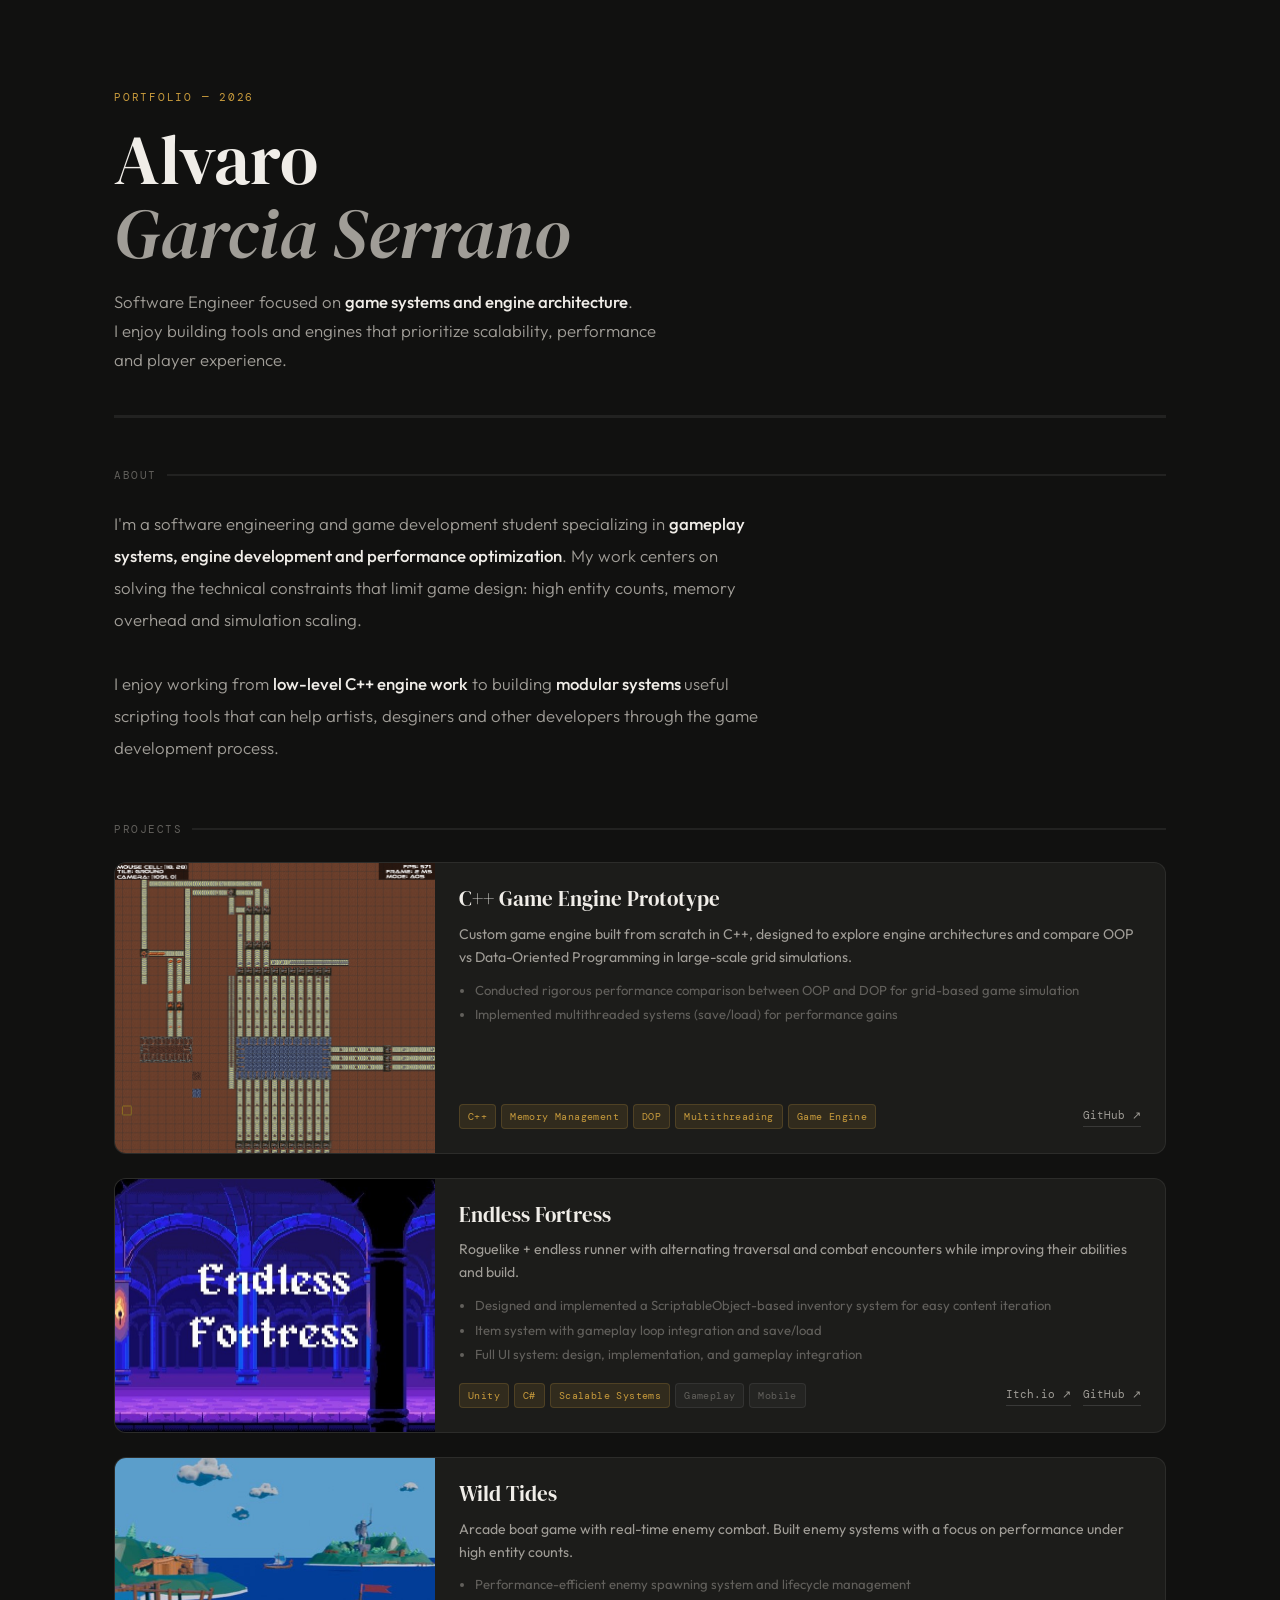
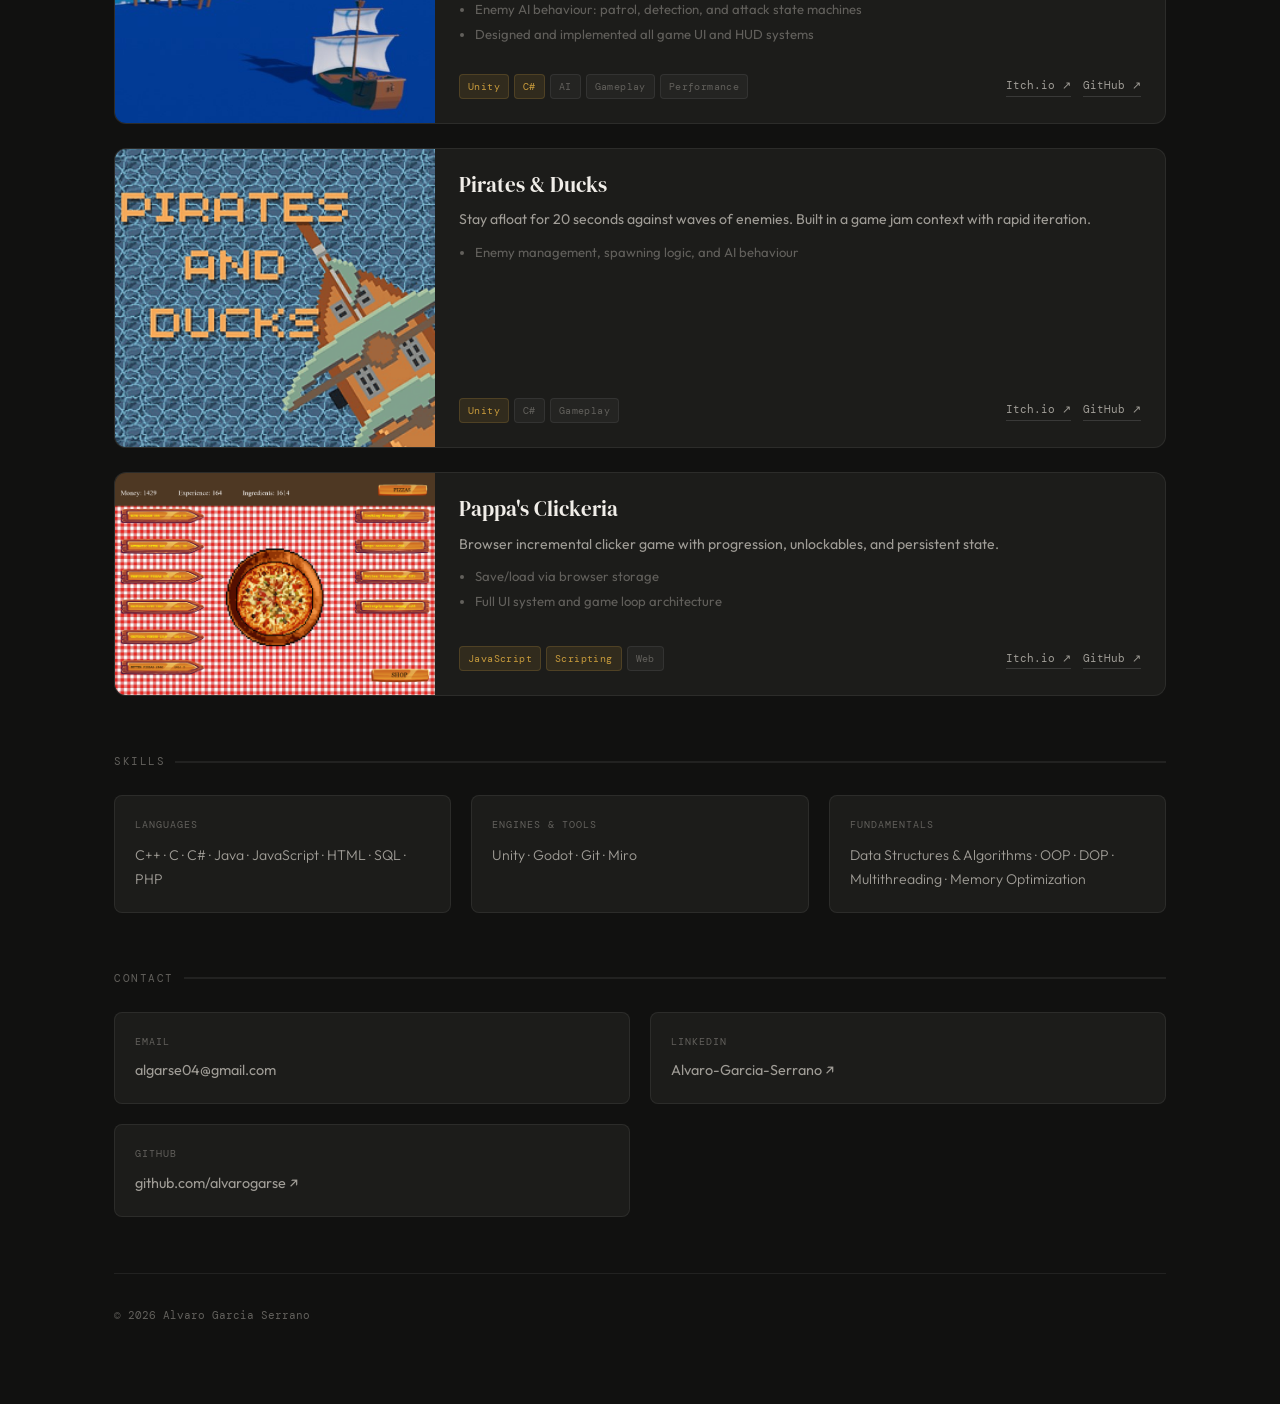
==== index.html @ 275d6095 "change in a header text" ====
<!DOCTYPE html>
<html lang="en">
<head>
  <meta charset="UTF-8">
  <meta name="viewport" content="width=device-width, initial-scale=1.0">
  <title>Alvaro Garcia Serrano - Portfolio</title>
  <link rel="preconnect" href="https://fonts.googleapis.com">
  <link rel="preconnect" href="https://fonts.gstatic.com" crossorigin>
  <link href="https://fonts.googleapis.com/css2?family=DM+Serif+Display:ital@0;1&family=DM+Mono:wght@400;500&family=Outfit:wght@300;400;500;600&display=swap" rel="stylesheet">
  <link rel="stylesheet" href="styles.css">
</head>
<body>

<div class="portfolio">

  <header class="hero">
    <p class="hero-eyebrow">Portfolio — 2026</p>
    <h1 class="hero-name">Alvaro<br><em>Garcia Serrano</em></h1>
    <p class="hero-tagline">
      Software Engineer focused on <strong>game systems and engine architecture</strong>.<br>
      I enjoy building tools and 
      engines that prioritize scalability, performance and player experience.
    </p>
  </header>

  <section>
    <p class="section-label">About</p>
    <p class="about-text">
      I'm a software engineering and game development student specializing in
      <strong>gameplay systems, engine development and performance optimization</strong>.
      My work centers on solving the technical constraints that limit game design: 
      high entity counts, memory overhead and simulation scaling.<br><br>
      
      I enjoy working from <strong>low-level C++ engine work</strong> to building
      <strong>modular systems </strong> useful scripting tools that can help artists, 
      desginers and other developers through the game development process.
    </p>
  </section>

  <section>
    <p class="section-label">Projects</p>
    <div class="projects-list">

      <!-- FEATURED -->
      <div class="project-card">
        <img src="GameEngine.png" alt="C++ Game Engine" class="project-img">
        <div class="project-body">
          <div class="project-header">
            <h3 class="project-title">C++ Game Engine Prototype</h3>
          </div>
          <p class="project-desc">Custom game engine built from scratch in C++, designed to explore engine architectures and compare OOP vs Data-Oriented Programming in large-scale grid simulations.</p>
          <ul class="project-did">
            <!-- <li>Designed modular engine architecture with manual memory management and custom allocators</li> -->
            <li>Conducted rigorous performance comparison between OOP and DOP for grid-based game simulation</li>
            <li>Implemented multithreaded systems (save/load) for performance gains</li>
          </ul>
          <div class="project-footer">
            <div class="tags">
              <span class="tag highlight">C++</span>
              <span class="tag highlight">Memory Management</span>
              <span class="tag highlight">DOP</span>
              <span class="tag highlight">Multithreading</span>
              <span class="tag highlight">Game Engine</span>
            </div>
            <div class="project-links">
              <a href="https://github.com/AlvaroGarSe/IA2_AlvaroGarcia_GameEngine" target="_blank">GitHub ↗</a>
            </div>
          </div>
        </div>
      </div>

      <div class="project-card">
        <img src="EndlessFortress.jpg" alt="Endless Fortress" class="project-img">
        <div class="project-body">
          <div class="project-header">
            <h3 class="project-title">Endless Fortress</h3>
          </div>
          <p class="project-desc">Roguelike + endless runner with alternating traversal and combat encounters while improving their abilities and build.</p>
          <ul class="project-did">
            <li>Designed and implemented a ScriptableObject-based inventory system for easy content iteration</li>
            <li>Item system with gameplay loop integration and save/load</li>
            <li>Full UI system: design, implementation, and gameplay integration</li>
          </ul>
          <div class="project-footer">
            <div class="tags">
              <span class="tag highlight">Unity</span>
              <span class="tag highlight">C#</span>
              <span class="tag highlight">Scalable Systems</span>
              <span class="tag">Gameplay</span>
              <span class="tag">Mobile</span>
            </div>
            <div class="project-links">
              <a href="https://shadowwizard-moneygang.itch.io/endless-fortress" target="_blank">Itch.io ↗</a>
              <a href="https://github.com/Urkelele/EndlessFortress" target="_blank">GitHub ↗</a>
            </div>
          </div>
        </div>
      </div>

      <div class="project-card">
        <img src="WildeTidesIMG.jpg" alt="Wild Tides" class="project-img">
        <div class="project-body">
          <div class="project-header">
            <h3 class="project-title">Wild Tides</h3>
          </div>
          <p class="project-desc">Arcade boat game with real-time enemy combat. Built enemy systems with a focus on performance under high entity counts.</p>
          <ul class="project-did">
            <li>Performance-efficient enemy spawning system and lifecycle management</li>
            <li>Enemy AI behaviour: patrol, detection, and attack state machines</li>
            <li>Designed and implemented all game UI and HUD systems</li>
          </ul>
          <div class="project-footer">
            <div class="tags">
              <span class="tag highlight">Unity</span>
              <span class="tag highlight">C#</span>
              <span class="tag">AI</span>
              <span class="tag">Gameplay</span>
              <span class="tag">Performance</span>
            </div>
            <div class="project-links">
              <a href="https://shadowwizard-moneygang.itch.io/wild-tides" target="_blank">Itch.io ↗</a>
              <a href="https://github.com/eduardoVillar04/WildTides" target="_blank">GitHub ↗</a>
            </div>
          </div>
        </div>
      </div>

      <div class="project-card">
        <img src="PiratesAndDucks.png" alt="Pirates and Ducks" class="project-img">
        <div class="project-body">
          <div class="project-header">
            <h3 class="project-title">Pirates & Ducks</h3>
          </div>
          <p class="project-desc">Stay afloat for 20 seconds against waves of enemies. Built in a game jam context with rapid iteration.</p>
          <ul class="project-did">
            <li>Enemy management, spawning logic, and AI behaviour</li>
          </ul>
          <div class="project-footer">
            <div class="tags">
              <span class="tag highlight">Unity</span>
              <span class="tag highlightag">C#</span>
              <span class="tag">Gameplay</span>
            </div>
            <div class="project-links">
              <a href="https://evillar.itch.io/pirates-and-ducks" target="_blank">Itch.io ↗</a>
              <a href="https://github.com/Ger1y1/20SecondsShip" target="_blank">GitHub ↗</a>
            </div>
          </div>
        </div>
      </div>

      <div class="project-card">
        <img src="PappasClickeria.png" alt="Pappas Clickeria" class="project-img">
        <div class="project-body">
          <div class="project-header">
            <h3 class="project-title">Pappa's Clickeria</h3>
          </div>
          <p class="project-desc">Browser incremental clicker game with progression, unlockables, and persistent state.</p>
          <ul class="project-did">
            <li>Save/load via browser storage</li>
            <li>Full UI system and game loop architecture</li>
          </ul>
          <div class="project-footer">  
            <div class="tags">
              <span class="tag highlight">JavaScript</span>
              <span class="tag highlight">Scripting</span>
              <span class="tag">Web</span>
            </div>
            <div class="project-links">
              <a href="https://shadowwizard-moneygang.itch.io/papas-clickeria" target="_blank">Itch.io ↗</a>
              <a href="https://github.com/eduardoVillar04/PapasClickeria_Web2025" target="_blank">GitHub ↗</a>
            </div>
          </div>
        </div>
      </div>

    </div>
  </section>

  <section>
    <p class="section-label">Skills</p>
    <div class="skills-cols">
      <div class="skill-block">
        <p class="skill-block-label">Languages</p>
        <p class="skill-block-content">C++ · C · C# · Java · JavaScript · HTML · SQL · PHP</p>
      </div>
      <div class="skill-block">
        <p class="skill-block-label">Engines & Tools</p>
        <p class="skill-block-content">Unity · Godot · Git · Miro</p>
      </div>
      <div class="skill-block">
        <p class="skill-block-label">Fundamentals</p>
        <p class="skill-block-content">Data Structures & Algorithms · OOP · DOP · Multithreading · Memory Optimization</p>
      </div>
    </div>
  </section>

  <section>
    <p class="section-label">Contact</p>
    <div class="contact-grid">
      <div class="contact-item">
        <p class="contact-item-label">Email</p>
        <a href="mailto:algarse04@gmail.com">algarse04@gmail.com</a>
      </div>
      <div class="contact-item">
        <p class="contact-item-label">LinkedIn</p>
        <a href="https://www.linkedin.com/in/alvaro-garcia-serrano-8729a32b5/" target="_blank">Alvaro-Garcia-Serrano ↗</a>
      </div>
      <div class="contact-item">
        <p class="contact-item-label">GitHub</p>
        <a href="https://github.com/alvarogarse" target="_blank">github.com/alvarogarse ↗</a>
      </div>
    </div>
  </section>

  <footer>© 2026 Alvaro Garcia Serrano</footer>

</div>

</body>
</html>
---- styles.css ----
*, *::before, *::after { box-sizing: border-box; margin: 0; padding: 0; }

    :root {
      --bg-page:       #111110;
      --bg-surface:    #1c1c1a;
      --bg-subtle:     #242422;
      --text-primary:  #f0ede8;
      --text-secondary:#a09d97;
      --text-tertiary: #62605c;
      --border-faint:  rgba(255,255,255,0.07);
      --border-mid:    rgba(255,255,255,0.13);
      --border-strong: rgba(255,255,255,0.22);
      --accent:        #c89b3c;
      --accent-dim:    rgba(200,155,60,0.12);
      --radius-md:     8px;
      --radius-lg:     12px;
    }

    body {
      font-family: 'Outfit', sans-serif;
      background: var(--bg-page);
      color: var(--text-primary);
      line-height: 1.7;
      min-height: 100vh;
    }

    .portfolio {
      max-width: 1100px;
      margin: 0 auto;
      padding: 2rem 1.5rem 5rem;
    }

    /* ── HERO ── */
    header.hero {
      padding: 3.5rem 0 2.5rem;
      border-bottom: 3.5px solid var(--border-faint);
      margin-bottom: 3rem;
    }
    .hero-eyebrow {
      font-family: 'DM Mono', monospace;
      font-size: 11px;
      letter-spacing: 0.16em;
      text-transform: uppercase;
      color: var(--accent);
      margin-bottom: 1rem;
    }
    .hero-name {
      font-family: 'DM Serif Display', serif;
      font-size: clamp(2.6rem, 7vw, 4.4rem);
      font-weight: 400;
      line-height: 1.05;
      margin-bottom: 1rem;
      color: var(--text-primary);
    }
    .hero-name em {
      font-style: italic;
      color: var(--text-secondary);
    }
    .hero-tagline {
      font-size: 1.05rem;
      color: var(--text-secondary);
      font-weight: 300;
      max-width: 560px;
      line-height: 1.75;
    }
    .hero-tagline strong {
      font-weight: 500;
      color: var(--text-primary);
    }

    /* ── SECTION LABEL ── */
    section { margin-bottom: 3.5rem; }
    .section-label {
      font-family: 'DM Mono', monospace;
      font-size: 11px;
      letter-spacing: 0.14em;
      text-transform: uppercase;
      color: var(--text-tertiary);
      margin-bottom: 1.5rem;
      display: flex;
      align-items: center;
      gap: 10px;
    }
    .section-label::after {
      content: '';
      flex: 1;
      height: 2px;
      background: var(--border-faint);
    }

    /* ── ABOUT ── */
    .about-text {
      font-size: 1.05rem;
      color: var(--text-secondary);
      max-width: 660px;
      font-weight: 300;
      line-height: 1.9;
    }
    .about-text strong {
      color: var(--text-primary);
      font-weight: 500;
    }

    /* ── PROJECTS WITH IMAGES ── */
    .projects-list {
      display: flex;
      flex-direction: column;
      gap: 1.5rem;
    }

    .project-card {
      background: var(--bg-surface);
      border: 0.5px solid var(--border-faint);
      border-radius: var(--radius-lg);
      overflow: hidden;
      display: grid;
      grid-template-columns: 320px 1fr;
      transition: border-color 0.2s;
    }
    .project-card:hover { border-color: var(--border-mid); }

    .project-card.featured {
      border-color: rgba(200,155,60,0.3);
    }
    .project-card.featured:hover {
      border-color: rgba(200,155,60,0.55);
    }

    @media (max-width: 640px) {
      .project-card { grid-template-columns: 1fr; }
    }

    .project-img {
      width: 100%;
      height: 100%;
      min-height: 130px;
      object-fit: cover;
      display: block;
      background: var(--bg-subtle);
    }

    .project-img-placeholder {
      width: 100%;
      min-height: 180px;
      background: var(--bg-subtle);
      display: flex;
      align-items: center;
      justify-content: center;
    }
    .project-img-placeholder span {
      font-family: 'DM Mono', monospace;
      font-size: 10px;
      color: var(--text-tertiary);
      letter-spacing: 0.08em;
    }

    .project-body {
      padding: 1.5rem;
      display: flex;
      flex-direction: column;
      gap: 0.65rem;
    }

    .project-header {
      display: flex;
      align-items: flex-start;
      justify-content: space-between;
      gap: 1rem;
    }

    .featured-badge {
      font-family: 'DM Mono', monospace;
      font-size: 9px;
      letter-spacing: 0.1em;
      text-transform: uppercase;
      color: var(--accent);
      background: var(--accent-dim);
      border: 0.5px solid rgba(200,155,60,0.25);
      padding: 3px 8px;
      border-radius: 4px;
      white-space: nowrap;
      flex-shrink: 0;
    }

    .project-title {
      font-family: 'DM Serif Display', serif;
      font-size: 1.3rem;
      font-weight: 400;
      line-height: 1.2;
      color: var(--text-primary);
    }
    .project-desc {
      font-size: 0.88rem;
      color: var(--text-secondary);
      line-height: 1.65;
    }
    .project-did {
      font-size: 0.82rem;
      color: var(--text-tertiary);
      line-height: 1.65;
      padding-left: 1rem;
      flex: 1;
    }
    .project-did li { margin-bottom: 3px; }

    .project-footer {
      display: flex;
      align-items: center;
      justify-content: space-between;
      flex-wrap: wrap;
      gap: 0.75rem;
      padding-top: 0.25rem;
    }

    .tags {
      display: flex;
      flex-wrap: wrap;
      gap: 5px;
    }
    .tag {
      font-family: 'DM Mono', monospace;
      font-size: 10px;
      letter-spacing: 0.04em;
      padding: 3px 8px;
      border-radius: 4px;
      background: var(--bg-subtle);
      color: var(--text-tertiary);
      border: 0.5px solid var(--border-faint);
    }
    .tag.highlight {
      color: var(--accent);
      background: var(--accent-dim);
      border-color: rgba(200,155,60,0.2);
    }

    .project-links {
      display: flex;
      gap: 12px;
    }
    .project-links a {
      font-family: 'DM Mono', monospace;
      font-size: 11px;
      color: var(--text-secondary);
      text-decoration: none;
      border-bottom: 0.5px solid var(--border-mid);
      padding-bottom: 1px;
      transition: color 0.15s, border-color 0.15s;
    }
    .project-links a:hover {
      color: var(--text-primary);
      border-color: var(--border-strong);
    }

    /* ── SKILLS ── */
    .skills-cols {
      display: grid;
      grid-template-columns: 1fr 1fr 1fr;
      gap: 1.25rem;
    }
    @media (max-width: 600px) { .skills-cols { grid-template-columns: 1fr; } }

    .skill-block {
      background: var(--bg-surface);
      border: 0.5px solid var(--border-faint);
      border-radius: var(--radius-md);
      padding: 1.25rem;
    }
    .skill-block-label {
      font-family: 'DM Mono', monospace;
      font-size: 10px;
      letter-spacing: 0.1em;
      text-transform: uppercase;
      color: var(--text-tertiary);
      margin-bottom: 0.6rem;
    }
    .skill-block-content {
      font-size: 0.88rem;
      color: var(--text-secondary);
      line-height: 1.75;
      font-weight: 300;
    }

    /* ── CONTACT ── */
    .contact-grid {
      display: grid;
      grid-template-columns: 1fr 1fr;
      gap: 1.25rem;
    }
    @media (max-width: 600px) { .contact-grid { grid-template-columns: 1fr; } }

    .contact-item {
      background: var(--bg-surface);
      border: 0.5px solid var(--border-faint);
      border-radius: var(--radius-md);
      padding: 1.25rem;
    }
    .contact-item-label {
      font-family: 'DM Mono', monospace;
      font-size: 10px;
      letter-spacing: 0.1em;
      text-transform: uppercase;
      color: var(--text-tertiary);
      margin-bottom: 0.4rem;
    }
    .contact-item a {
      font-size: 0.9rem;
      color: var(--text-secondary);
      text-decoration: none;
      word-break: break-all;
      transition: color 0.15s;
    }
    .contact-item a:hover { color: var(--text-primary); }

    /* ── FOOTER ── */
    footer {
      font-family: 'DM Mono', monospace;
      font-size: 11px;
      color: var(--text-tertiary);
      padding-top: 2rem;
      border-top: 0.5px solid var(--border-faint);
    }
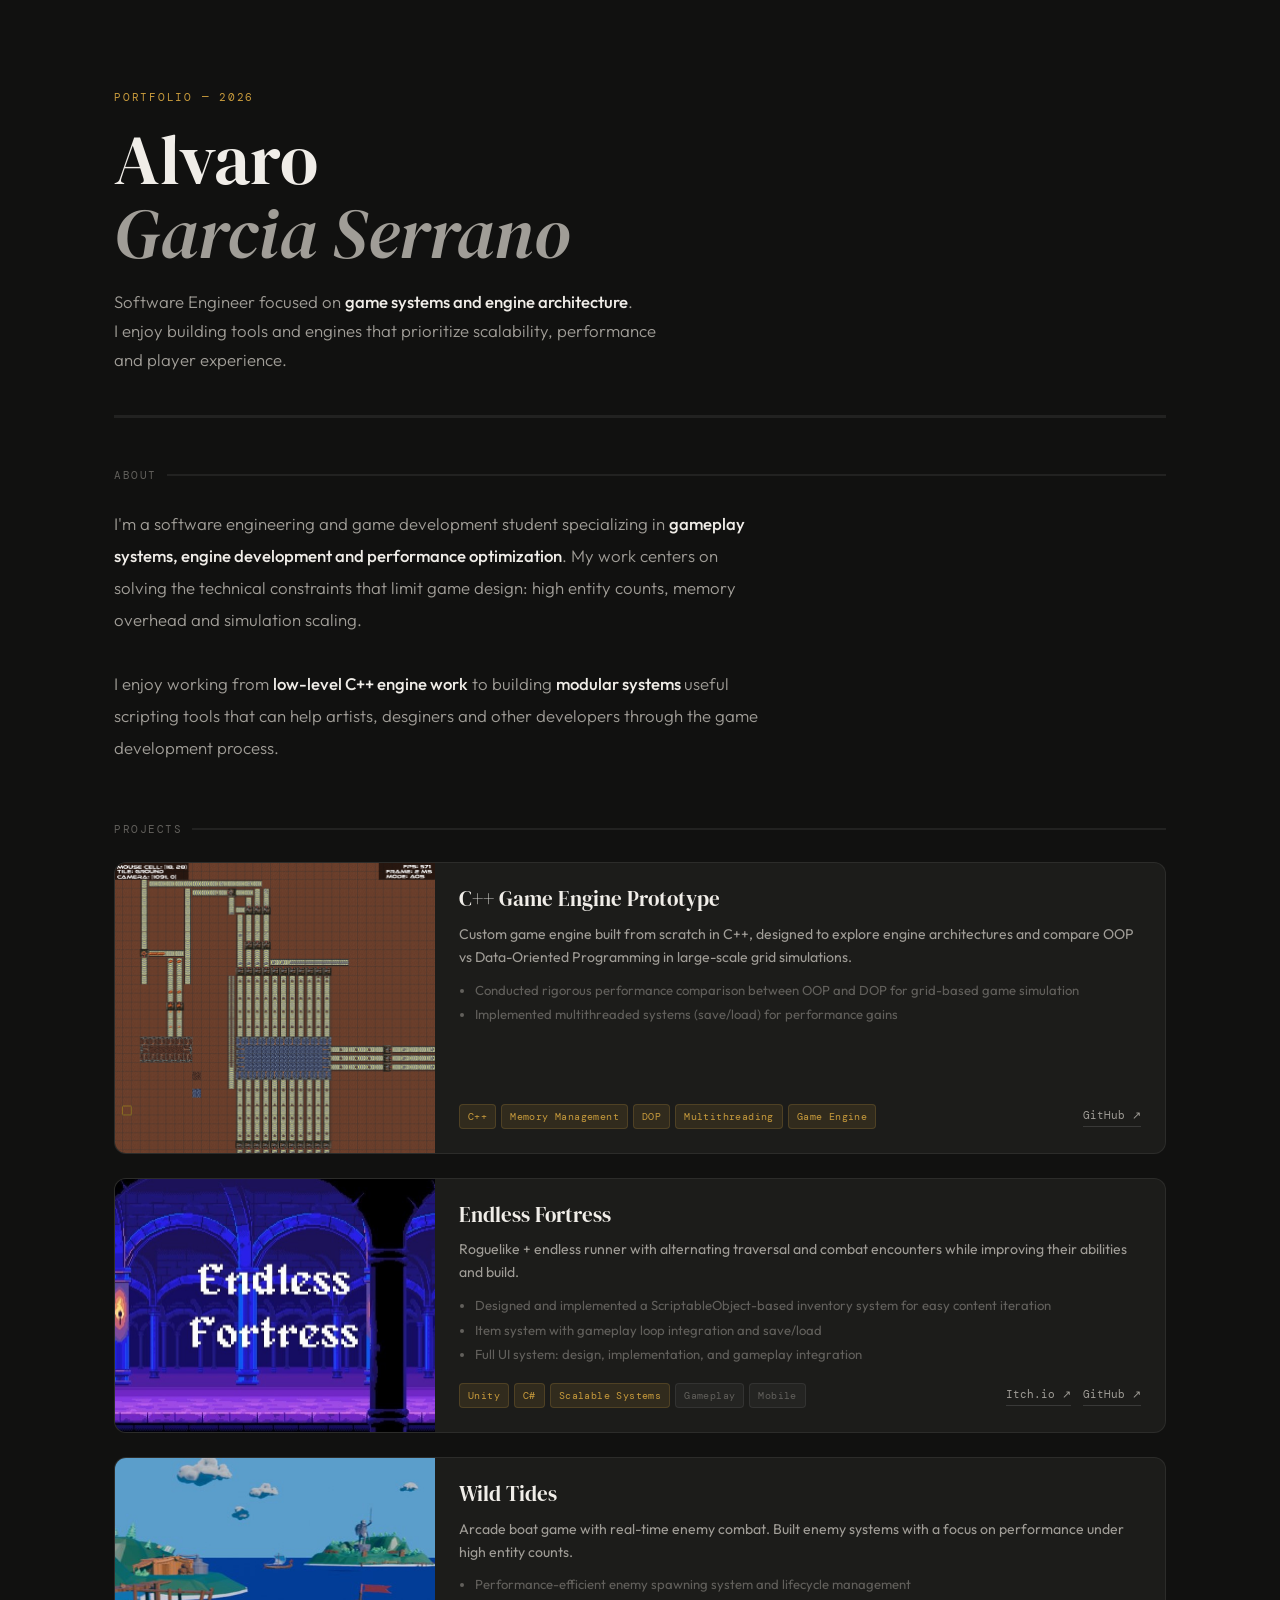
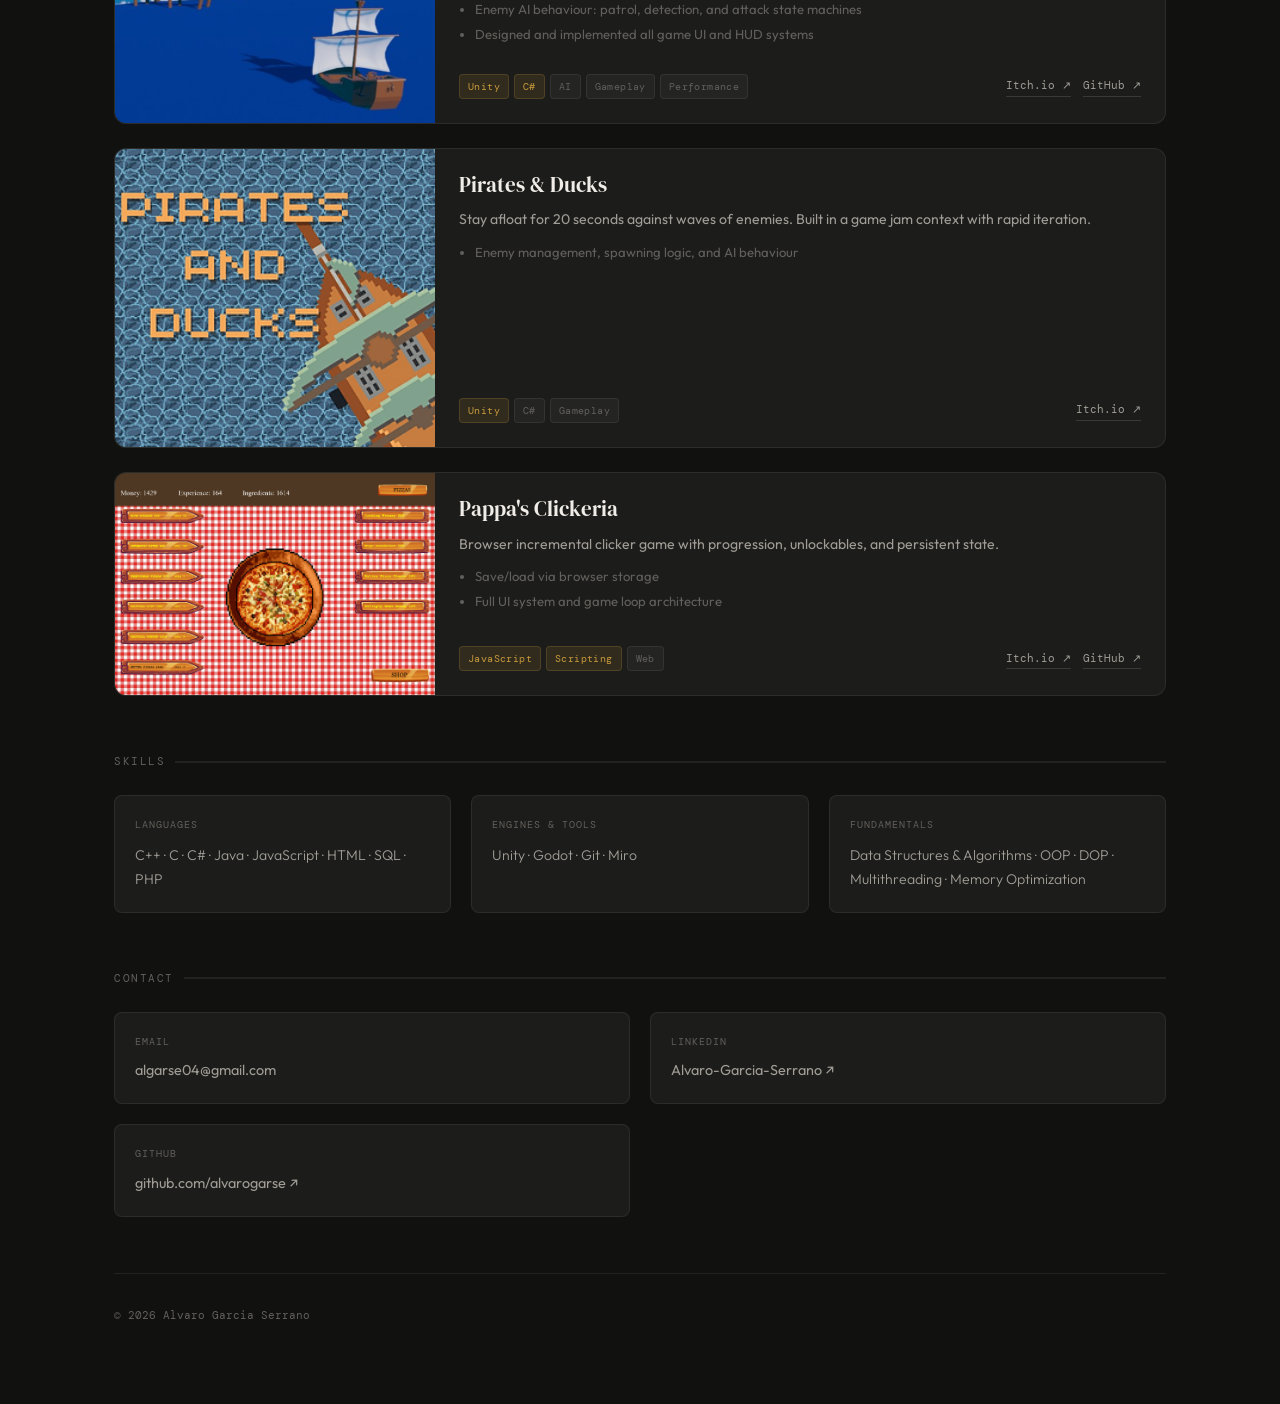
==== commit 75f2838a: "updated github link" ====
--- a/index.html
+++ b/index.html
@@ -143,7 +143,6 @@
             </div>
             <div class="project-links">
               <a href="https://evillar.itch.io/pirates-and-ducks" target="_blank">Itch.io ↗</a>
-              <a href="https://github.com/Ger1y1/20SecondsShip" target="_blank">GitHub ↗</a>
             </div>
           </div>
         </div>
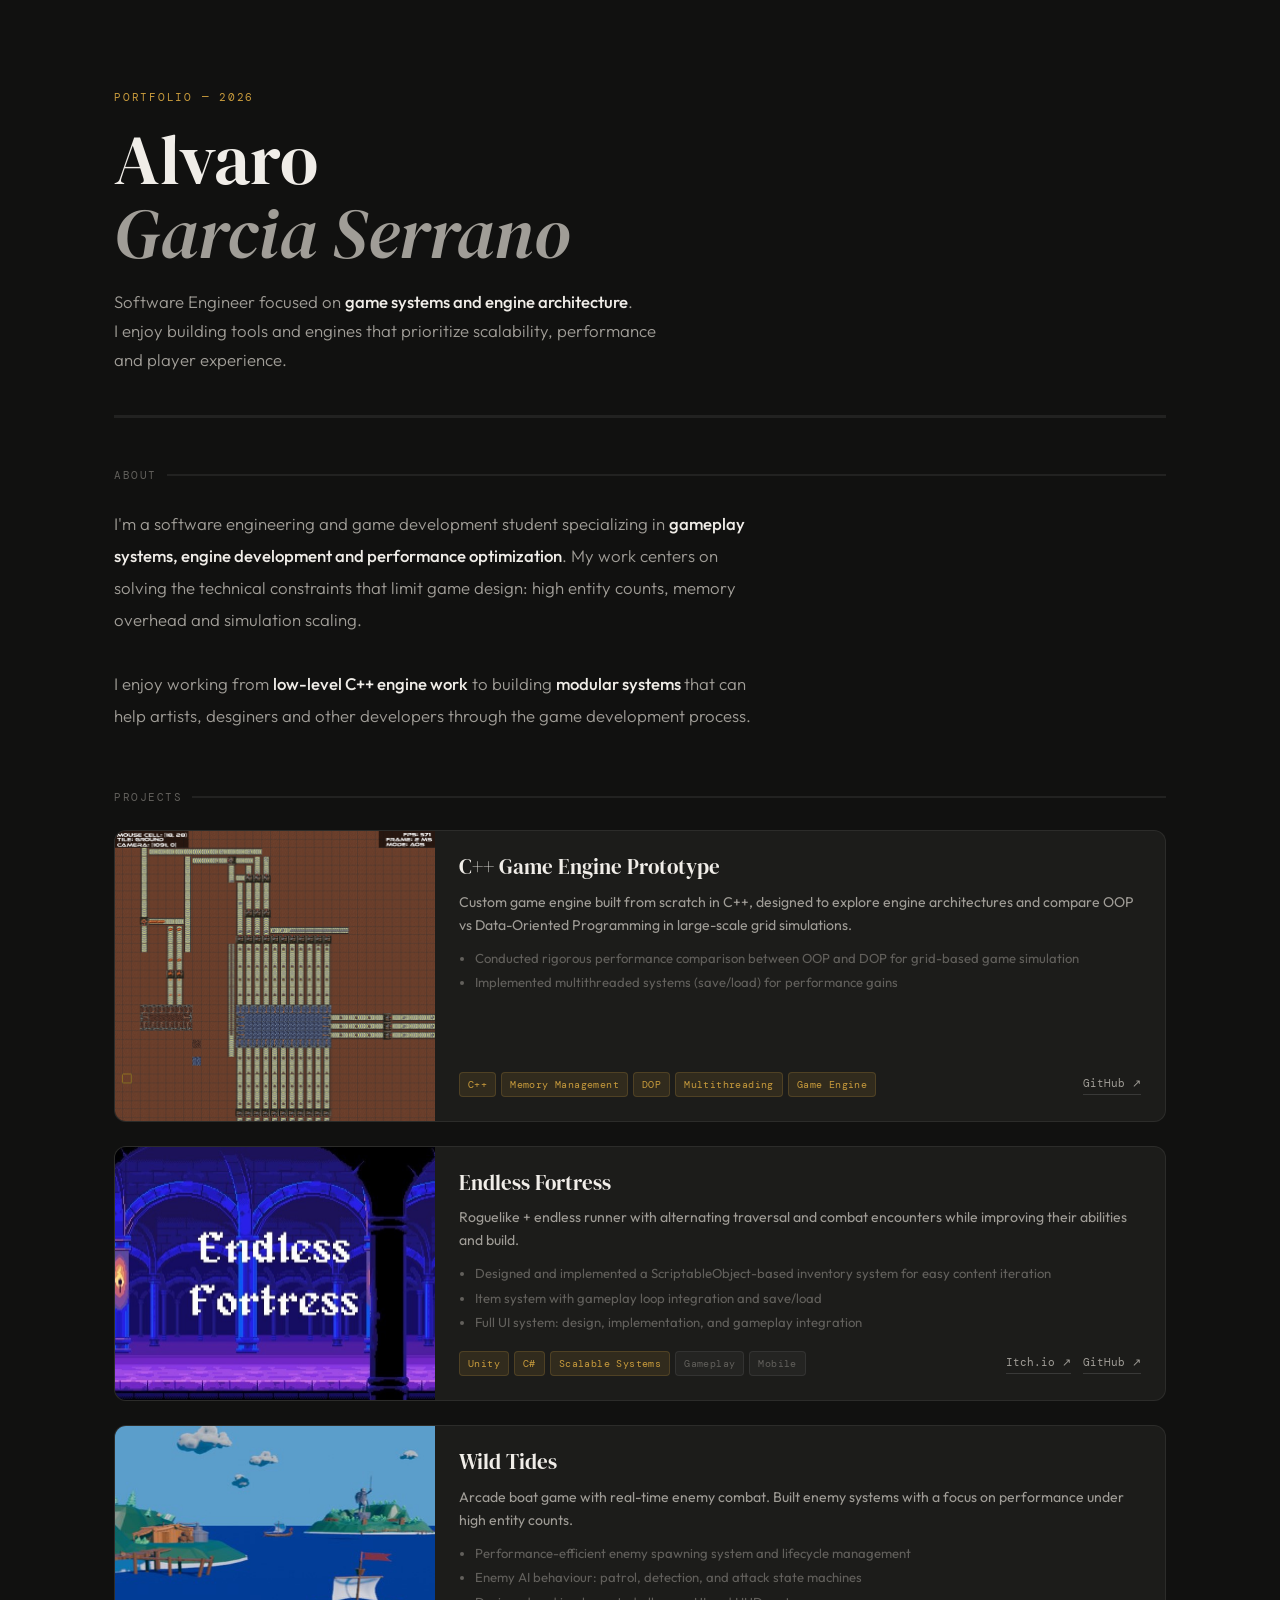
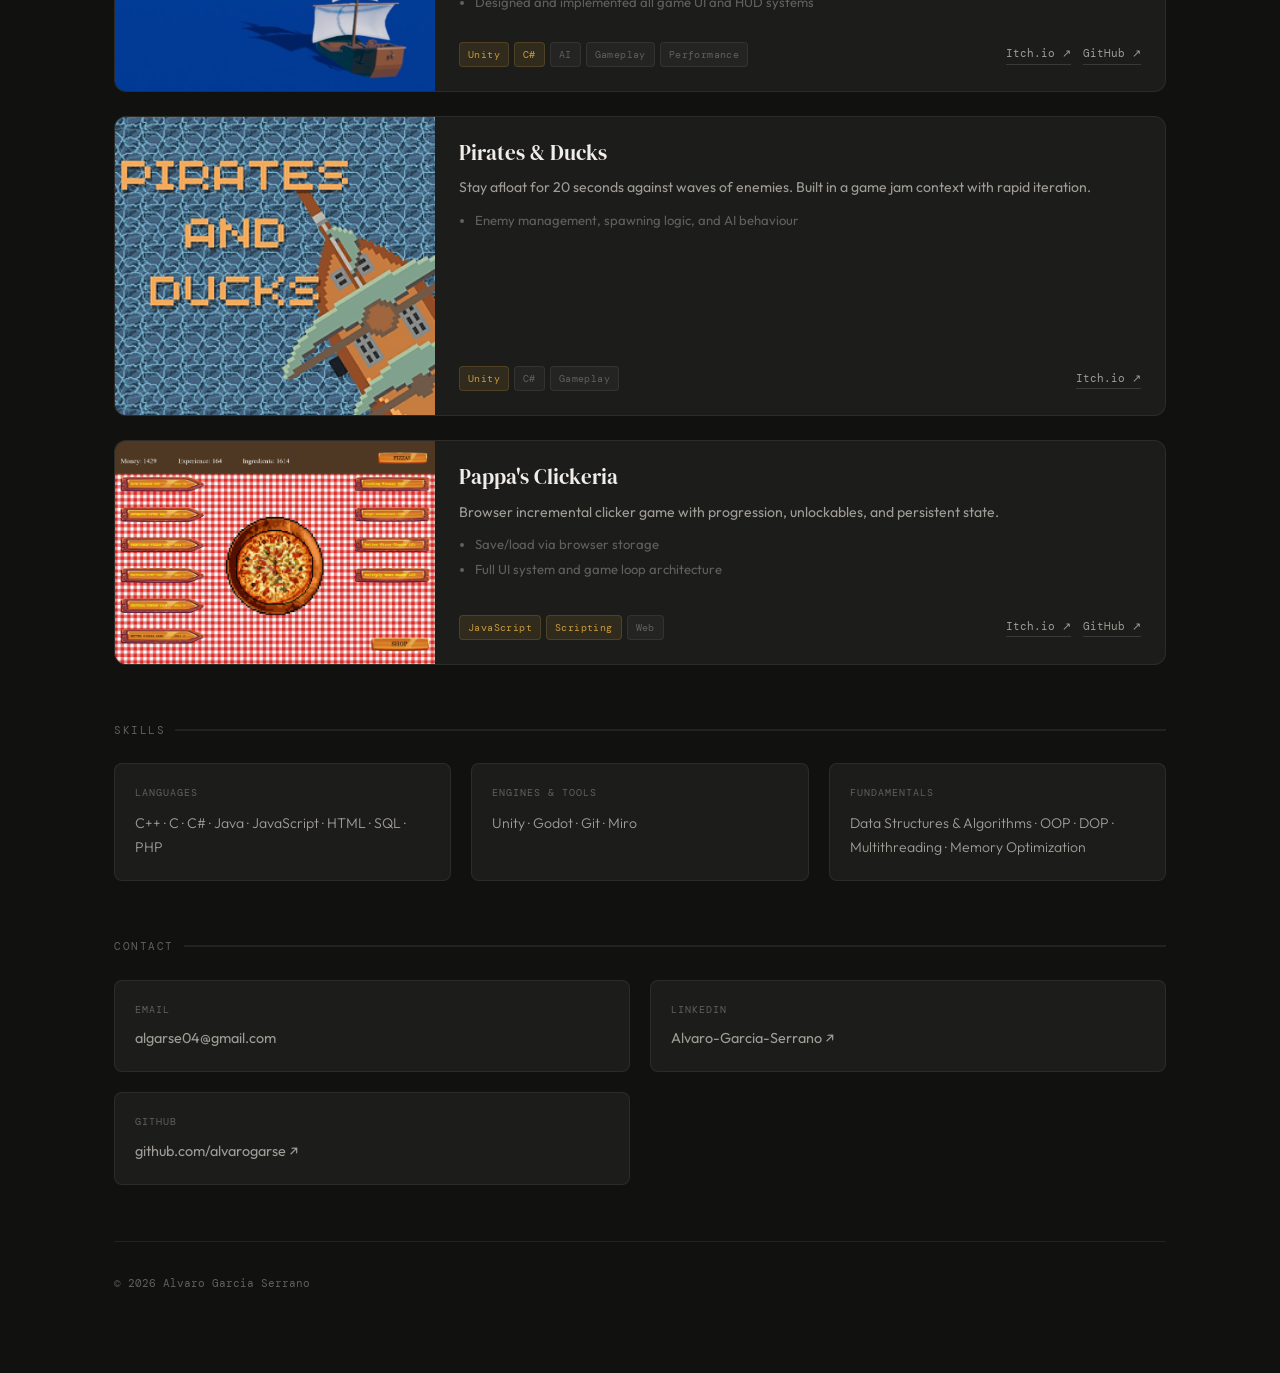
==== commit d89c723b: "updated about me text and link" ====
--- a/index.html
+++ b/index.html
@@ -32,7 +32,7 @@
       high entity counts, memory overhead and simulation scaling.<br><br>
       
       I enjoy working from <strong>low-level C++ engine work</strong> to building
-      <strong>modular systems </strong> useful scripting tools that can help artists, 
+      <strong>modular systems </strong> that can help artists, 
       desginers and other developers through the game development process.
     </p>
   </section>
@@ -63,7 +63,7 @@
               <span class="tag highlight">Game Engine</span>
             </div>
             <div class="project-links">
-              <a href="https://github.com/AlvaroGarSe/IA2_AlvaroGarcia_GameEngine" target="_blank">GitHub ↗</a>
+              <a href="https://github.com/AlvaroGarSe/GameEngine_Prototype" target="_blank">GitHub ↗</a>
             </div>
           </div>
         </div>
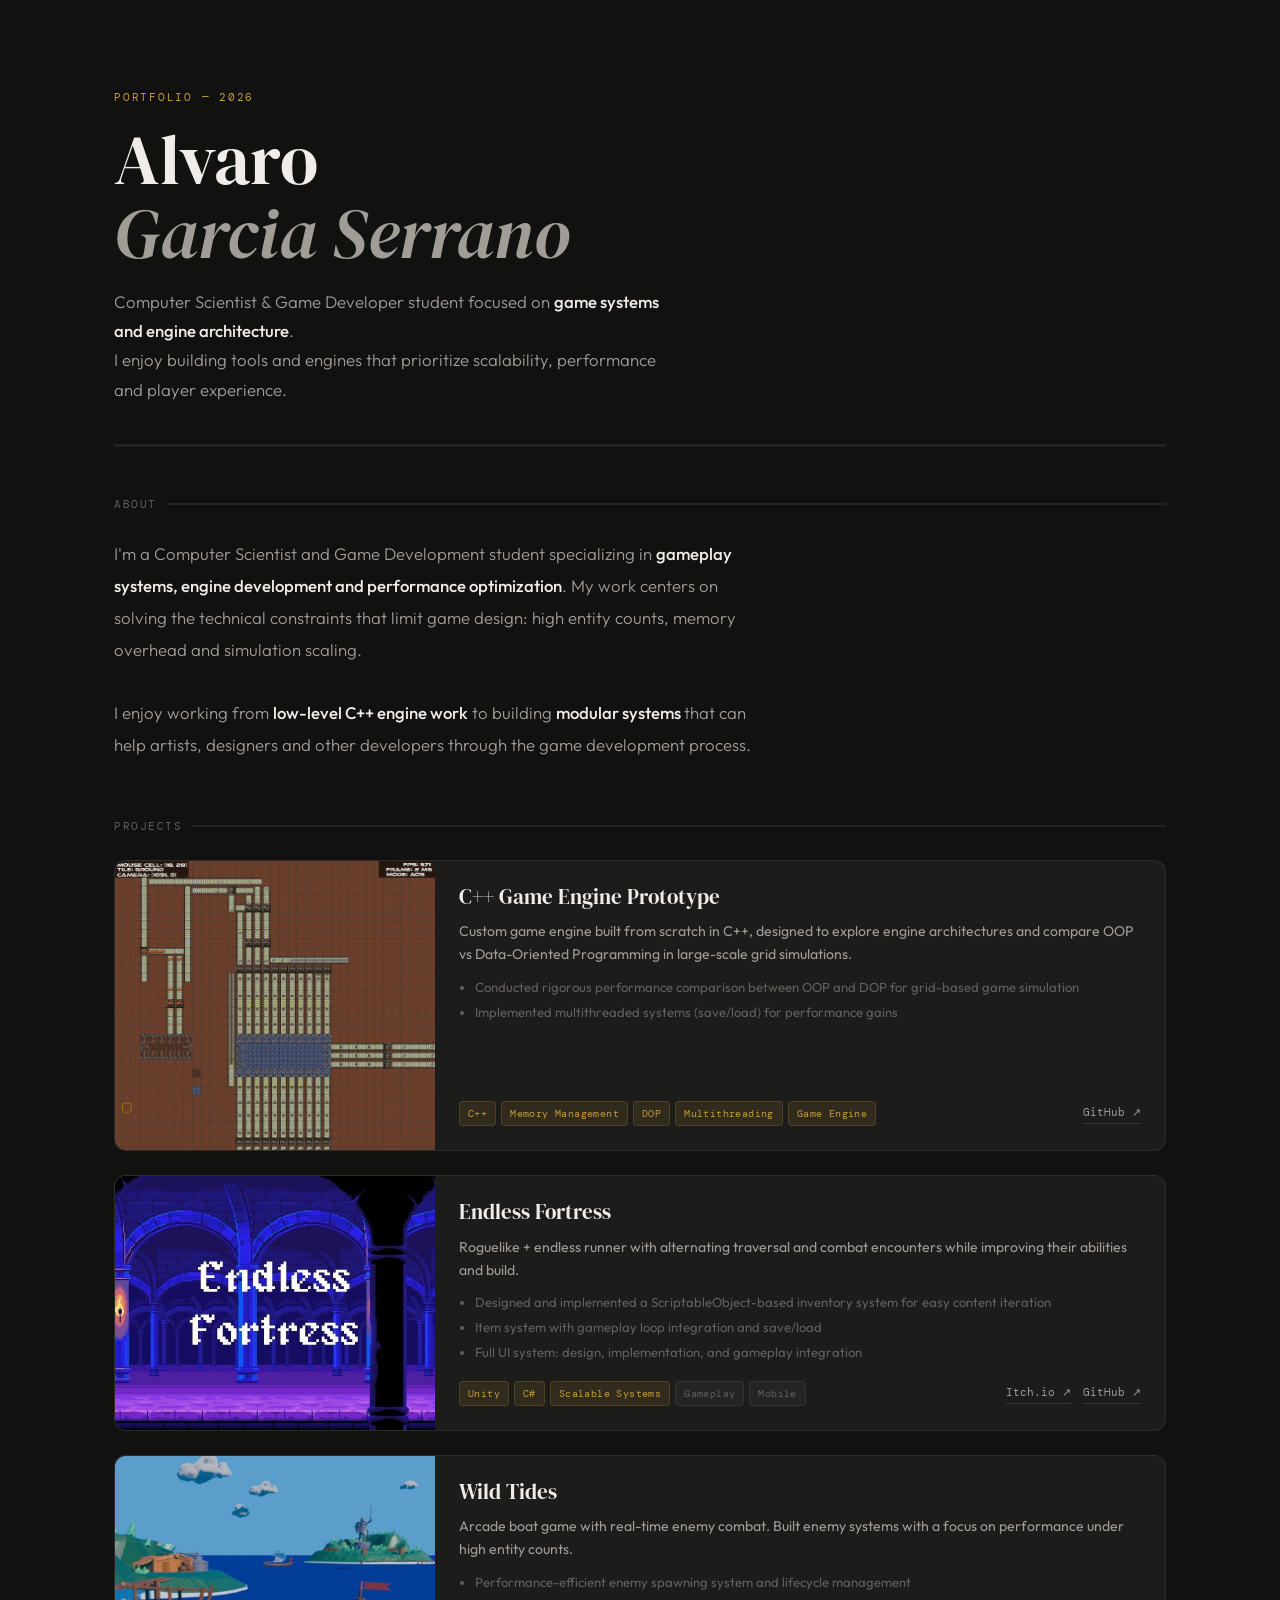
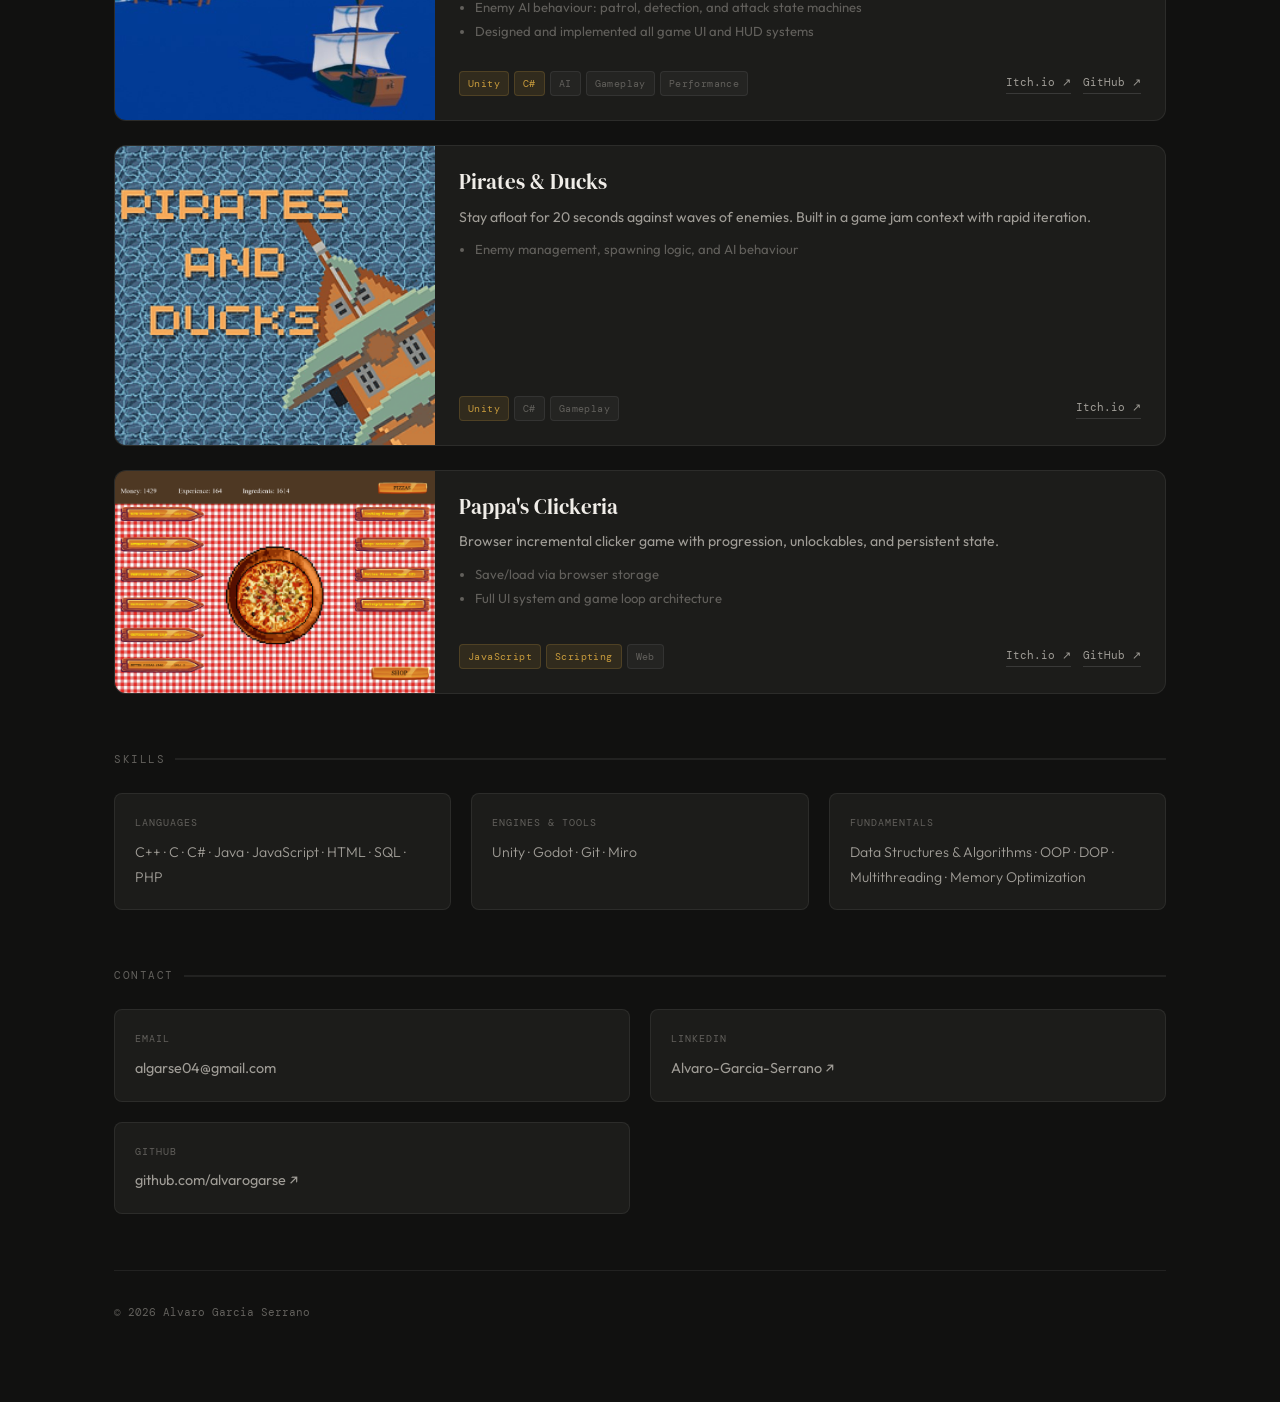
==== commit 747adfbd: "Updated about and introduction text" ====
--- a/index.html
+++ b/index.html
@@ -17,23 +17,22 @@
     <p class="hero-eyebrow">Portfolio — 2026</p>
     <h1 class="hero-name">Alvaro<br><em>Garcia Serrano</em></h1>
     <p class="hero-tagline">
-      Software Engineer focused on <strong>game systems and engine architecture</strong>.<br>
-      I enjoy building tools and 
-      engines that prioritize scalability, performance and player experience.
+      Computer Scientist & Game Developer student focused on <strong>game systems and engine architecture</strong>.<br>
+      I enjoy building tools and engines that prioritize scalability, performance and player experience.
     </p>
   </header>
 
   <section>
     <p class="section-label">About</p>
     <p class="about-text">
-      I'm a software engineering and game development student specializing in
+      I'm a Computer Scientist and Game Development student specializing in
       <strong>gameplay systems, engine development and performance optimization</strong>.
       My work centers on solving the technical constraints that limit game design: 
       high entity counts, memory overhead and simulation scaling.<br><br>
       
       I enjoy working from <strong>low-level C++ engine work</strong> to building
       <strong>modular systems </strong> that can help artists, 
-      desginers and other developers through the game development process.
+      designers and other developers through the game development process.
     </p>
   </section>
 
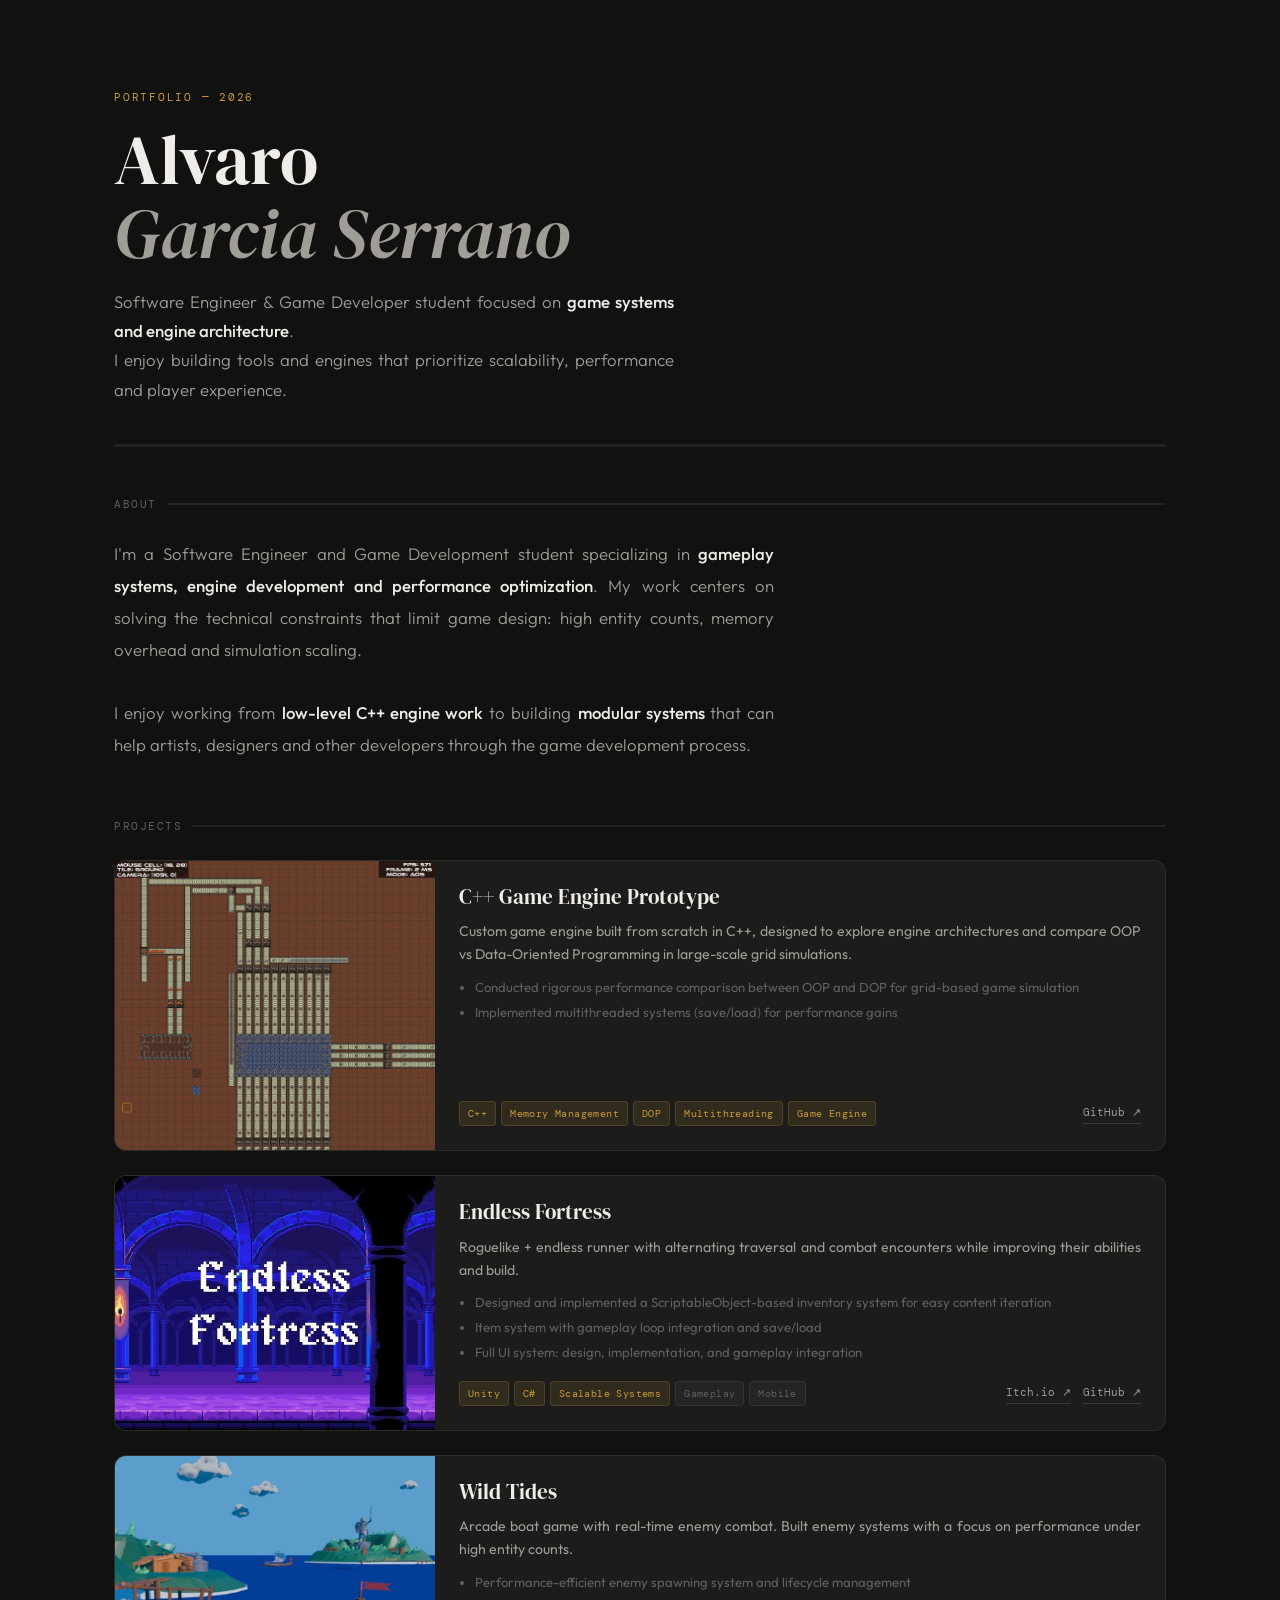
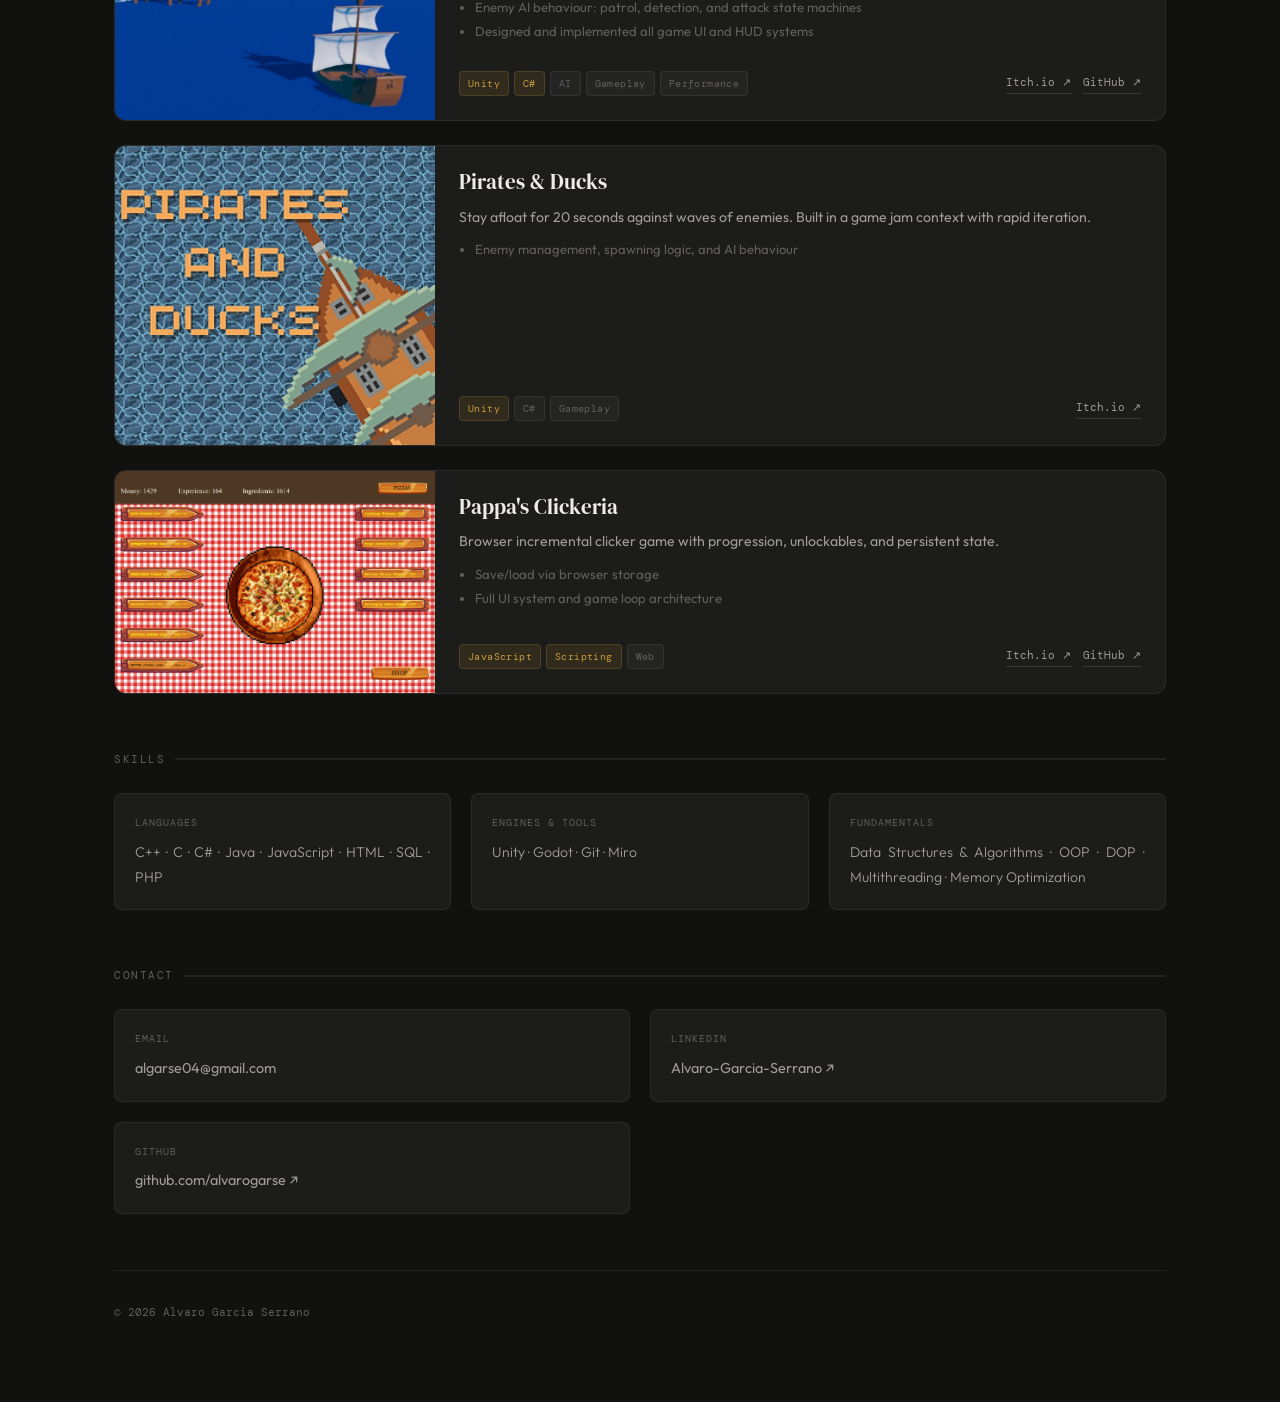
==== commit 3105786d: "Update index.html" ====
--- a/index.html
+++ b/index.html
@@ -17,7 +17,7 @@
     <p class="hero-eyebrow">Portfolio — 2026</p>
     <h1 class="hero-name">Alvaro<br><em>Garcia Serrano</em></h1>
     <p class="hero-tagline">
-      Computer Scientist & Game Developer student focused on <strong>game systems and engine architecture</strong>.<br>
+      Software Engineer & Game Developer student focused on <strong>game systems and engine architecture</strong>.<br>
       I enjoy building tools and engines that prioritize scalability, performance and player experience.
     </p>
   </header>
@@ -25,7 +25,7 @@
   <section>
     <p class="section-label">About</p>
     <p class="about-text">
-      I'm a Computer Scientist and Game Development student specializing in
+      I'm a Software Engineer and Game Development student specializing in
       <strong>gameplay systems, engine development and performance optimization</strong>.
       My work centers on solving the technical constraints that limit game design: 
       high entity counts, memory overhead and simulation scaling.<br><br>
--- a/styles.css
+++ b/styles.css
@@ -28,9 +28,10 @@
       max-width: 1100px;
       margin: 0 auto;
       padding: 2rem 1.5rem 5rem;
-    }
-
-    /* ── HERO ── */
+      text-align: justify;
+    }
+
+    /* HERO */
     header.hero {
       padding: 3.5rem 0 2.5rem;
       border-bottom: 3.5px solid var(--border-faint);
@@ -68,7 +69,7 @@
       color: var(--text-primary);
     }
 
-    /* ── SECTION LABEL ── */
+    /* SECTION LABEL */
     section { margin-bottom: 3.5rem; }
     .section-label {
       font-family: 'DM Mono', monospace;
@@ -88,7 +89,7 @@
       background: var(--border-faint);
     }
 
-    /* ── ABOUT ── */
+    /*  ABOUT */
     .about-text {
       font-size: 1.05rem;
       color: var(--text-secondary);
@@ -101,7 +102,7 @@
       font-weight: 500;
     }
 
-    /* ── PROJECTS WITH IMAGES ── */
+    /* PROJECTS WITH IMAGES */
     .projects-list {
       display: flex;
       flex-direction: column;
@@ -251,7 +252,7 @@
       border-color: var(--border-strong);
     }
 
-    /* ── SKILLS ── */
+    /* SKILLS */
     .skills-cols {
       display: grid;
       grid-template-columns: 1fr 1fr 1fr;
@@ -280,7 +281,7 @@
       font-weight: 300;
     }
 
-    /* ── CONTACT ── */
+    /* CONTACT */
     .contact-grid {
       display: grid;
       grid-template-columns: 1fr 1fr;
@@ -311,7 +312,7 @@
     }
     .contact-item a:hover { color: var(--text-primary); }
 
-    /* ── FOOTER ── */
+    /* FOOTER */
     footer {
       font-family: 'DM Mono', monospace;
       font-size: 11px;
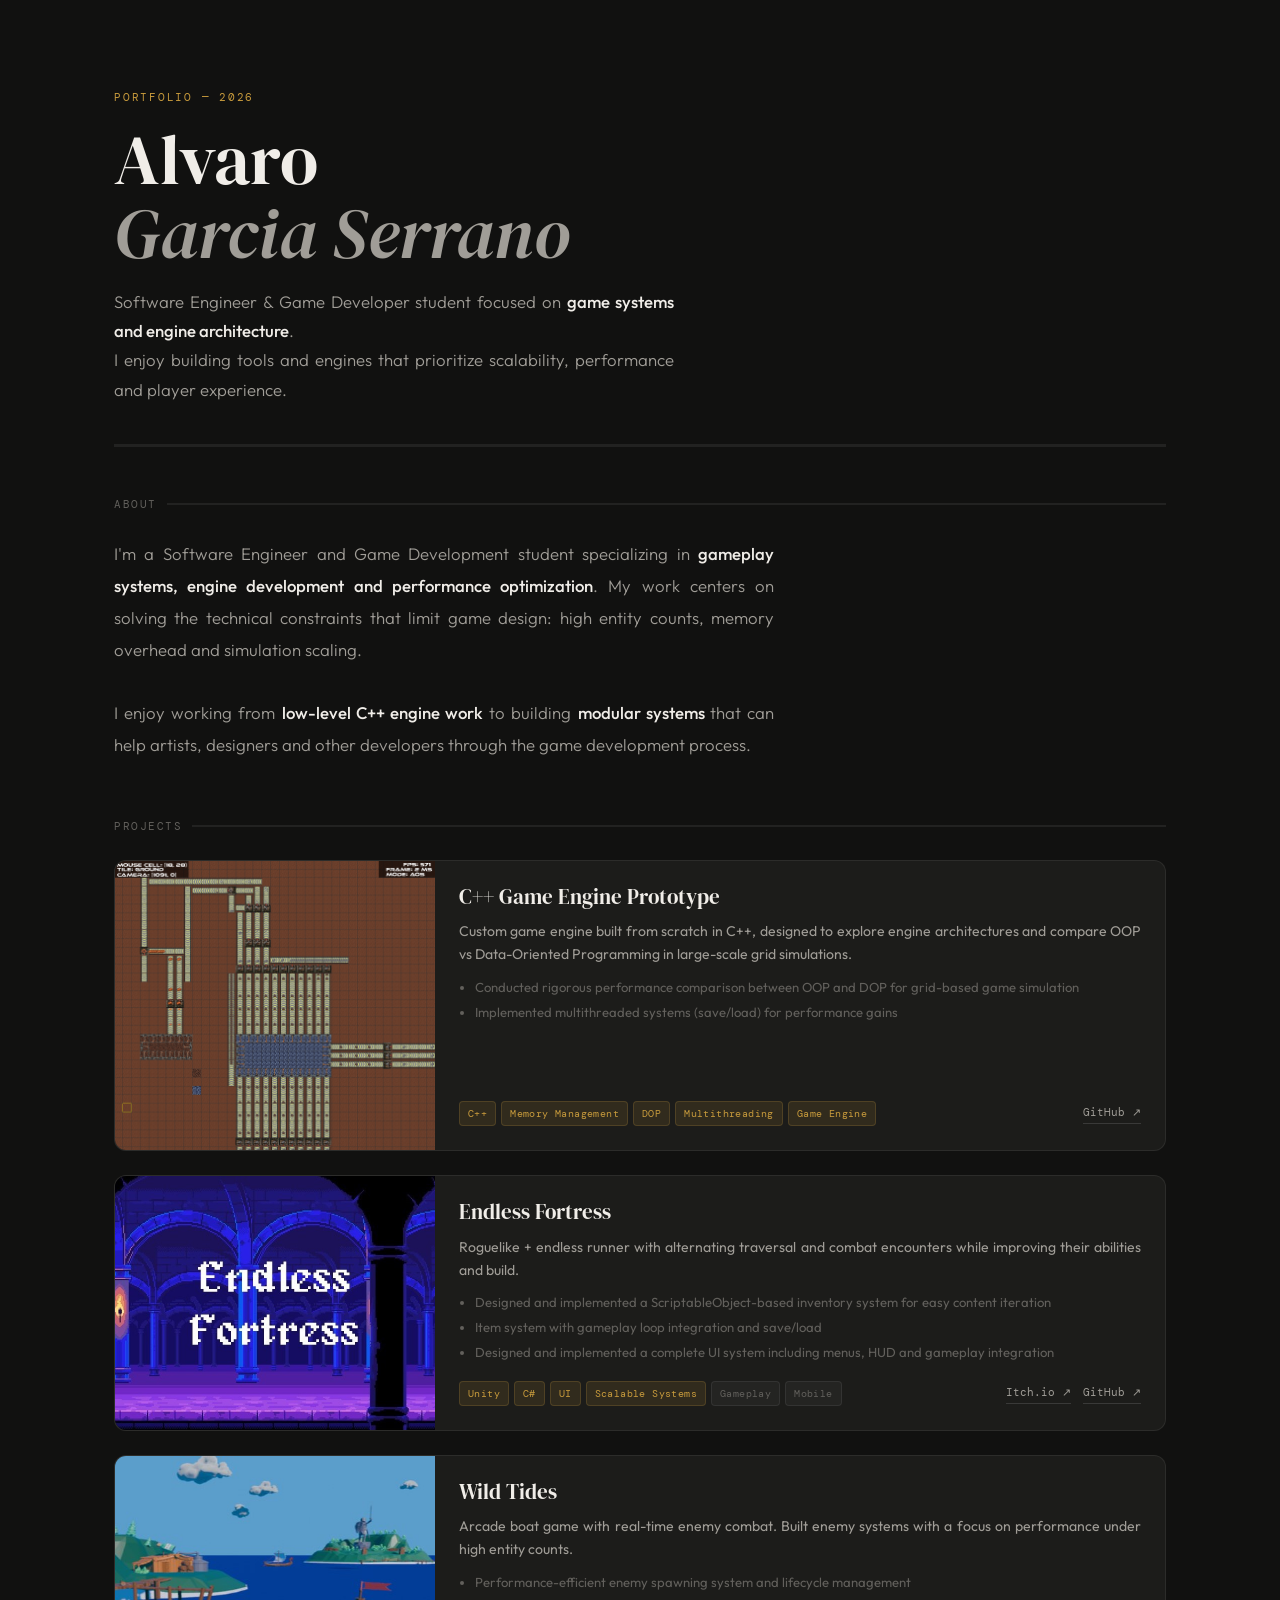
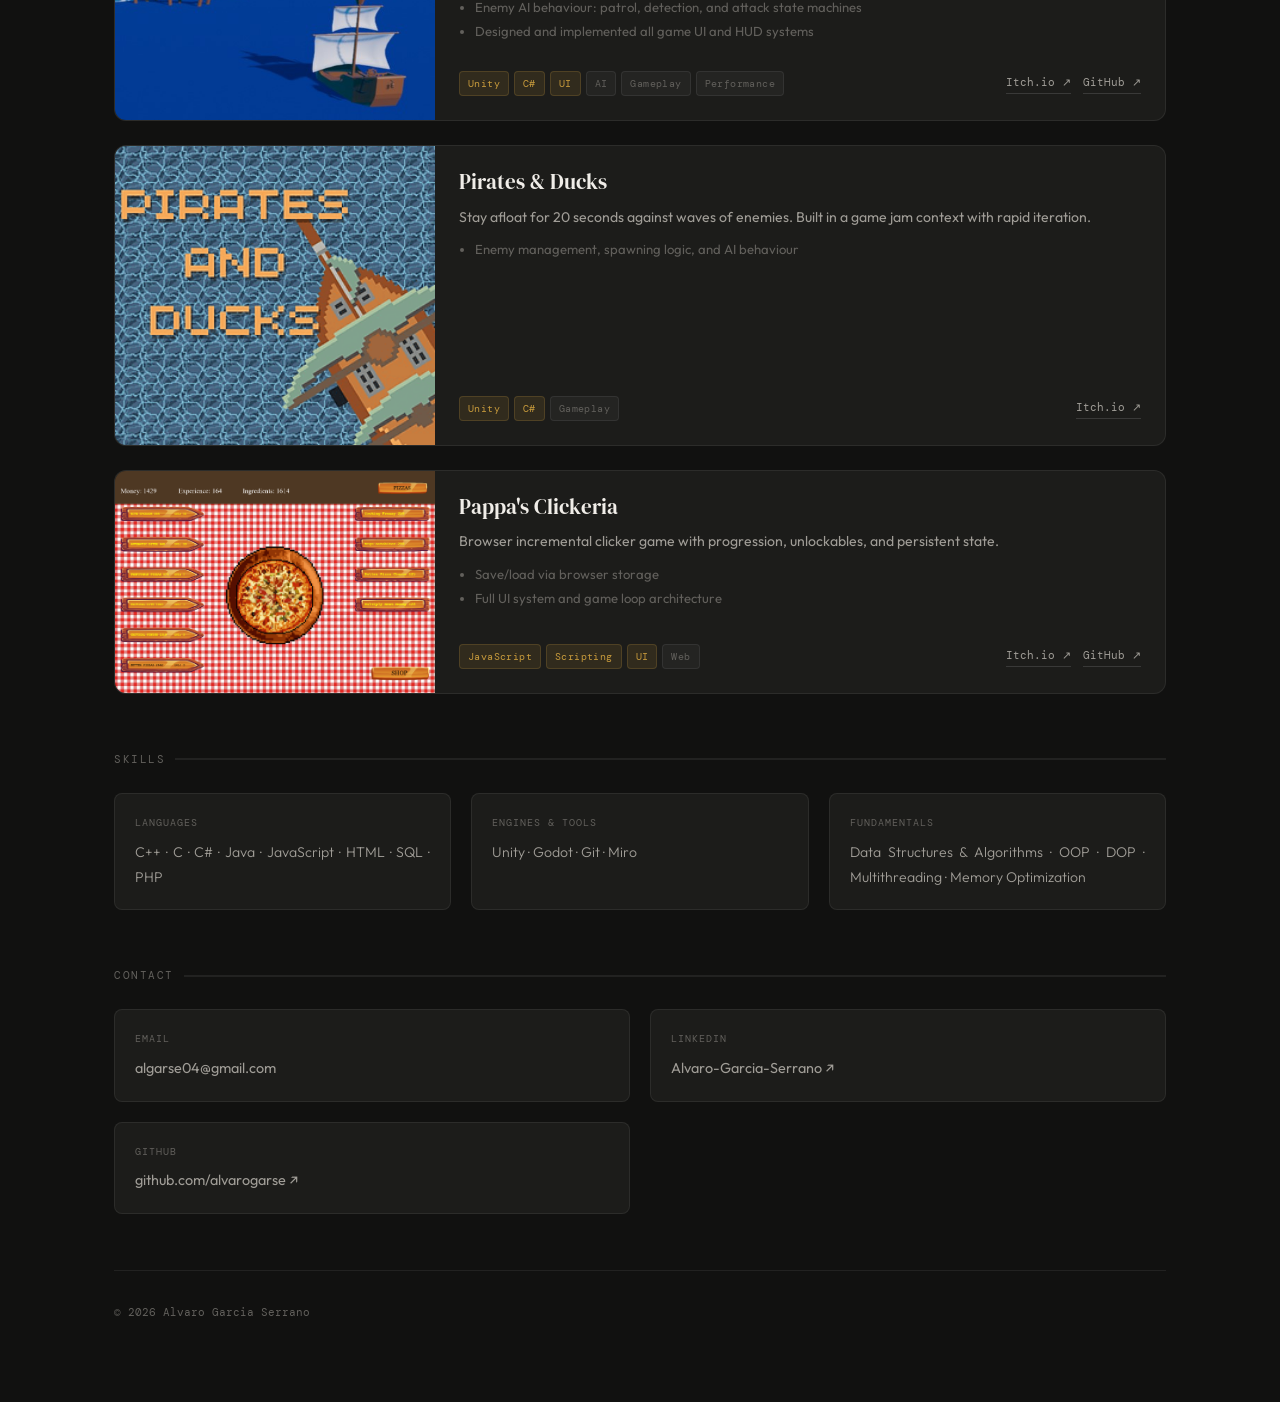
==== commit 904044c6: "updated some tags and explanations" ====
--- a/index.html
+++ b/index.html
@@ -8,8 +8,17 @@
   <link rel="preconnect" href="https://fonts.gstatic.com" crossorigin>
   <link href="https://fonts.googleapis.com/css2?family=DM+Serif+Display:ital@0;1&family=DM+Mono:wght@400;500&family=Outfit:wght@300;400;500;600&display=swap" rel="stylesheet">
   <link rel="stylesheet" href="styles.css">
-</head>
-<body>
+  <!-- Google tag (gtag.js) -->
+  <script async src="https://www.googletagmanager.com/gtag/js?id=G-FG0C56XQZS"></script>
+  <script>
+    window.dataLayer = window.dataLayer || [];
+    function gtag(){dataLayer.push(arguments);}
+    gtag('js', new Date());
+  
+    gtag('config', 'G-FG0C56XQZS');
+  </script>
+  </head>
+  <body>
 
 <div class="portfolio">
 
@@ -40,7 +49,6 @@
     <p class="section-label">Projects</p>
     <div class="projects-list">
 
-      <!-- FEATURED -->
       <div class="project-card">
         <img src="GameEngine.png" alt="C++ Game Engine" class="project-img">
         <div class="project-body">
@@ -78,12 +86,13 @@
           <ul class="project-did">
             <li>Designed and implemented a ScriptableObject-based inventory system for easy content iteration</li>
             <li>Item system with gameplay loop integration and save/load</li>
-            <li>Full UI system: design, implementation, and gameplay integration</li>
+            <li>Designed and implemented a complete UI system including menus, HUD and gameplay integration</li>
           </ul>
           <div class="project-footer">
             <div class="tags">
               <span class="tag highlight">Unity</span>
               <span class="tag highlight">C#</span>
+              <span class="tag highlight">UI</span>
               <span class="tag highlight">Scalable Systems</span>
               <span class="tag">Gameplay</span>
               <span class="tag">Mobile</span>
@@ -112,6 +121,7 @@
             <div class="tags">
               <span class="tag highlight">Unity</span>
               <span class="tag highlight">C#</span>
+              <span class="tag highlight">UI</span>
               <span class="tag">AI</span>
               <span class="tag">Gameplay</span>
               <span class="tag">Performance</span>
@@ -137,7 +147,7 @@
           <div class="project-footer">
             <div class="tags">
               <span class="tag highlight">Unity</span>
-              <span class="tag highlightag">C#</span>
+              <span class="tag highlight">C#</span>
               <span class="tag">Gameplay</span>
             </div>
             <div class="project-links">
@@ -162,6 +172,7 @@
             <div class="tags">
               <span class="tag highlight">JavaScript</span>
               <span class="tag highlight">Scripting</span>
+              <span class="tag highlight">UI</span>
               <span class="tag">Web</span>
             </div>
             <div class="project-links">
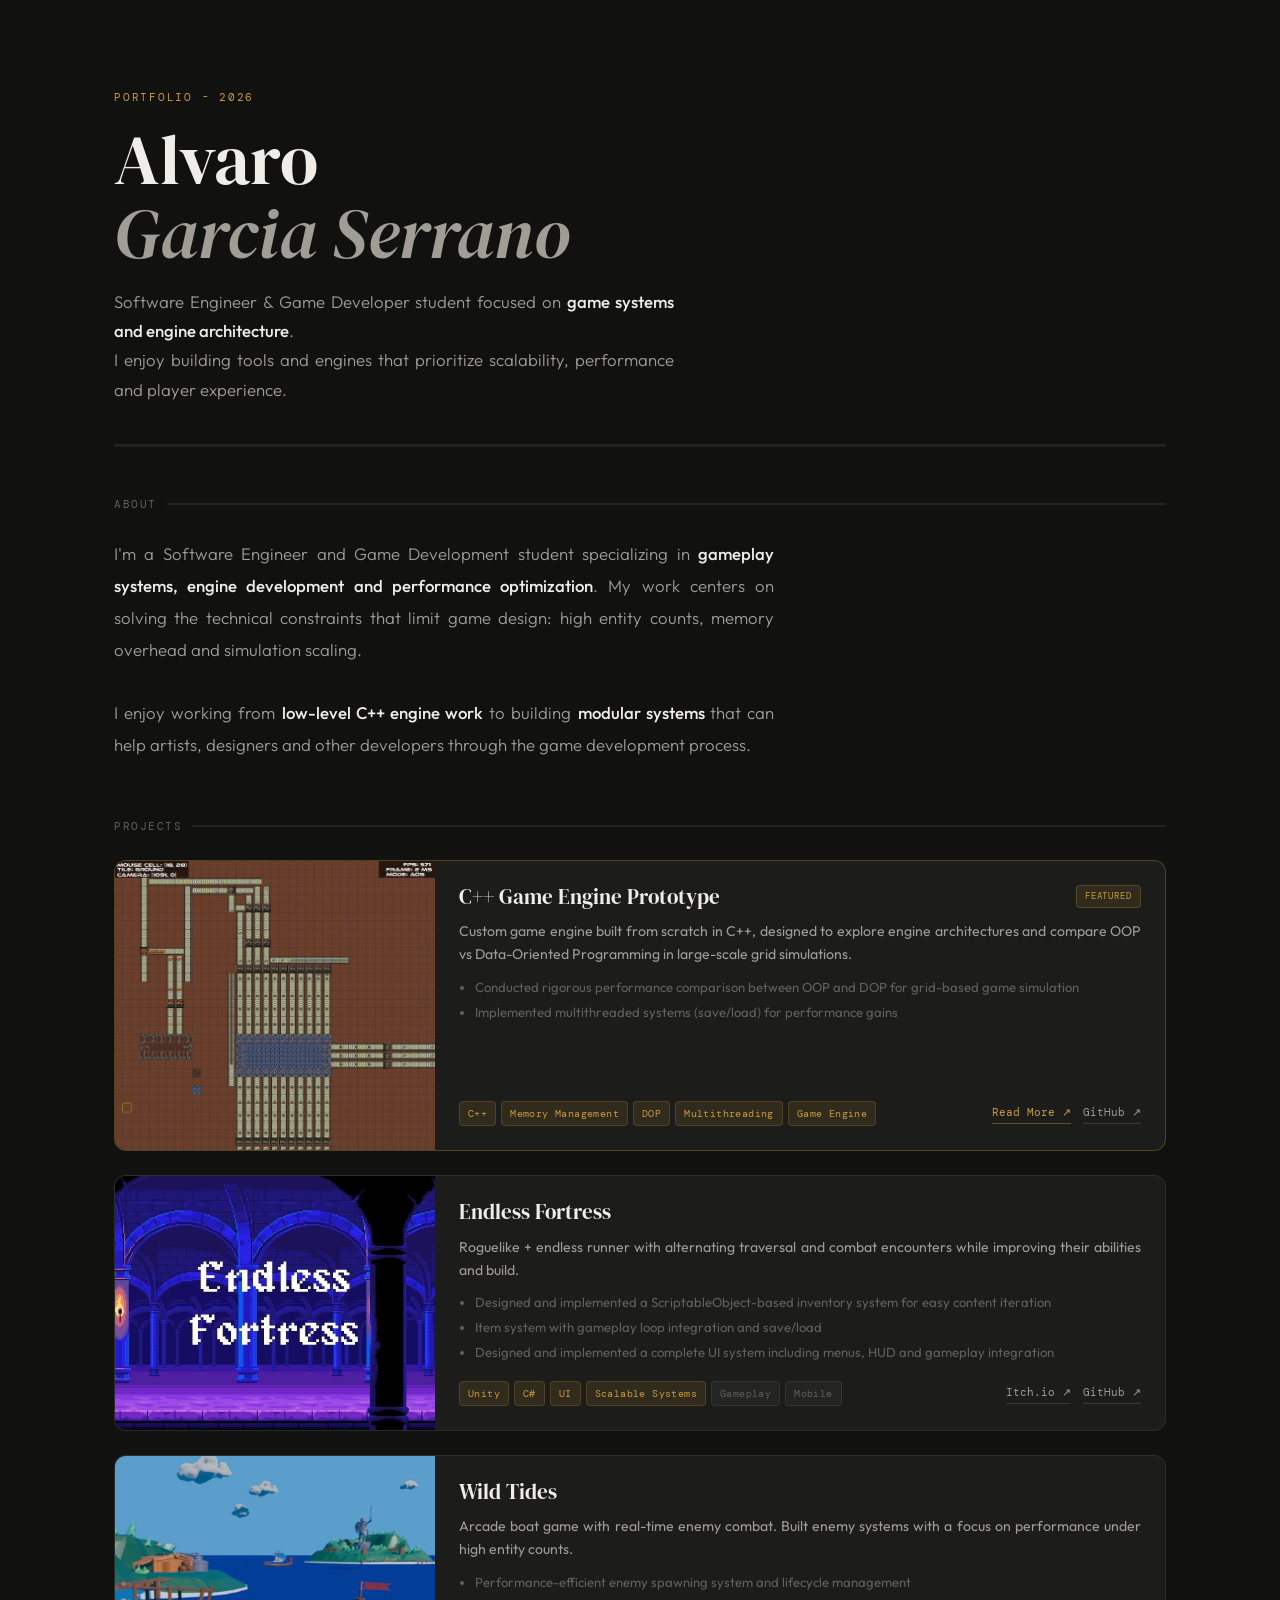
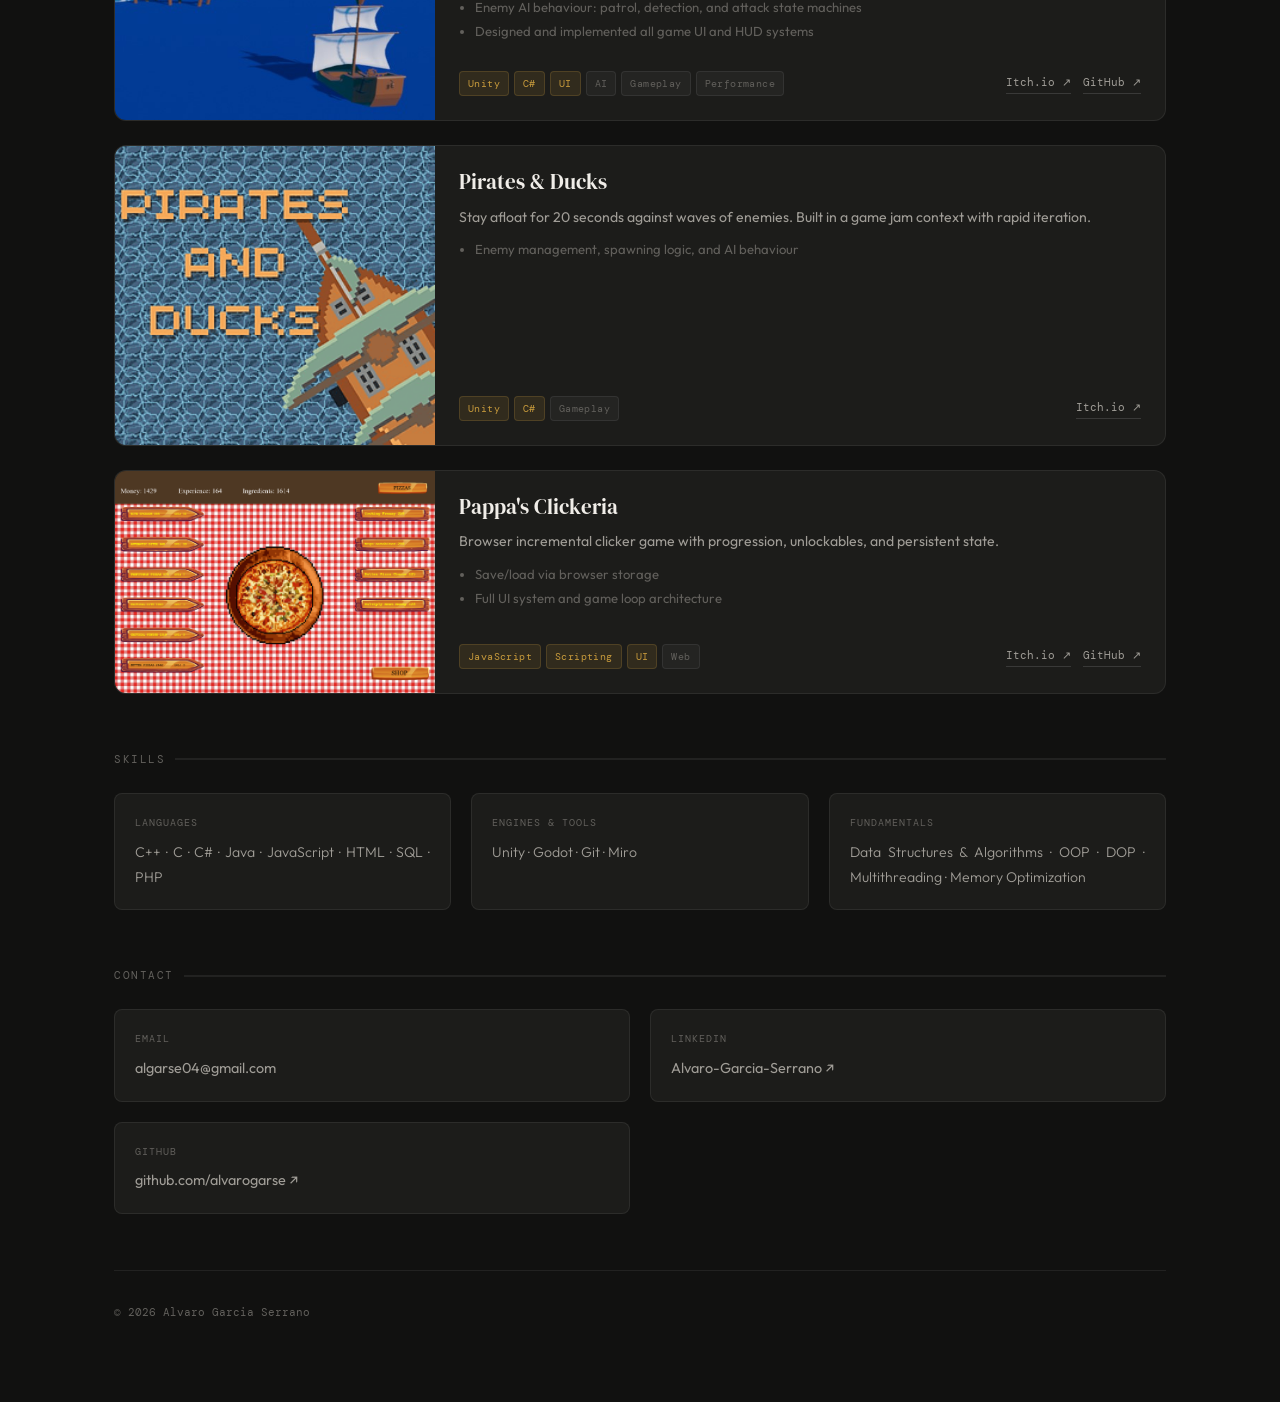
==== commit 503e93de: "created page for game engine prot project" ====
--- a/index.html
+++ b/index.html
@@ -23,7 +23,7 @@
 <div class="portfolio">
 
   <header class="hero">
-    <p class="hero-eyebrow">Portfolio — 2026</p>
+    <p class="hero-eyebrow">Portfolio - 2026</p>
     <h1 class="hero-name">Alvaro<br><em>Garcia Serrano</em></h1>
     <p class="hero-tagline">
       Software Engineer & Game Developer student focused on <strong>game systems and engine architecture</strong>.<br>
@@ -48,12 +48,12 @@
   <section>
     <p class="section-label">Projects</p>
     <div class="projects-list">
-
-      <div class="project-card">
+      <div class="project-card featured">
         <img src="GameEngine.png" alt="C++ Game Engine" class="project-img">
         <div class="project-body">
           <div class="project-header">
             <h3 class="project-title">C++ Game Engine Prototype</h3>
+            <span class="featured-badge">Featured</span>
           </div>
           <p class="project-desc">Custom game engine built from scratch in C++, designed to explore engine architectures and compare OOP vs Data-Oriented Programming in large-scale grid simulations.</p>
           <ul class="project-did">
@@ -70,6 +70,7 @@
               <span class="tag highlight">Game Engine</span>
             </div>
             <div class="project-links">
+              <a href="engine_prot.html" class="project-link-featured">Read More ↗</a>
               <a href="https://github.com/AlvaroGarSe/GameEngine_Prototype" target="_blank">GitHub ↗</a>
             </div>
           </div>
@@ -106,7 +107,7 @@
       </div>
 
       <div class="project-card">
-        <img src="WildeTidesIMG.jpg" alt="Wild Tides" class="project-img">
+        <img src="WildTidesIMG.jpg" alt="Wild Tides" class="project-img">
         <div class="project-body">
           <div class="project-header">
             <h3 class="project-title">Wild Tides</h3>
--- a/styles.css
+++ b/styles.css
@@ -139,6 +139,21 @@
       display: block;
       background: var(--bg-subtle);
     }
+    .arch-img-wrapper{
+      display: flex;
+      justify-content: center;
+      padding-bottom: 10px;
+    }
+
+    .arch-img {
+      width: auto;
+      max-width: 100%;
+      height: auto;
+      display: block;
+      background: var(--bg-subtle);
+      border-radius: var(--radius-lg);
+      border: 0.5px solid var(--border-faint);
+    }
 
     .project-img-placeholder {
       width: 100%;
@@ -252,6 +267,19 @@
       border-color: var(--border-strong);
     }
 
+    .project-links a.project-link-featured {
+      font-family: 'DM Mono', monospace;
+      font-size: 11px;
+      color: var(--accent);
+      text-decoration: none;
+      border-bottom: 0.5px solid rgba(200,155,60,0.4);
+      padding-bottom: 1px;
+      transition: color 0.15s, border-color 0.15s;
+    }
+    .project-links a.project-link-featured:hover {
+      border-color: var(--accent);
+    }
+
     /* SKILLS */
     .skills-cols {
       display: grid;
@@ -319,4 +347,261 @@
       color: var(--text-tertiary);
       padding-top: 2rem;
       border-top: 0.5px solid var(--border-faint);
+    }
+
+    .page {
+      max-width: 860px;
+      margin: 0 auto;
+      padding: 2rem 1.5rem 5rem;
+    }
+
+    .nav-back { padding: 2rem 0 0; margin-bottom: 2.5rem; }
+    .nav-back a {
+      font-family: 'DM Mono', monospace;
+      font-size: 11px;
+      letter-spacing: 0.12em;
+      text-transform: uppercase;
+      color: var(--text-tertiary);
+      text-decoration: none;
+      transition: color 0.15s;
+    }
+    .nav-back a:hover { color: var(--text-secondary); }
+
+    .project-hero {
+      padding-bottom: 2.5rem;
+      border-bottom: 0.5px solid var(--border-faint);
+      margin-bottom: 3rem;
+    }
+    .project-eyebrow {
+      font-family: 'DM Mono', monospace;
+      font-size: 11px;
+      letter-spacing: 0.16em;
+      text-transform: uppercase;
+      color: var(--accent);
+      margin-bottom: 1rem;
+    }
+    .project-hero h1 {
+      font-family: 'DM Serif Display', serif;
+      font-size: clamp(2rem, 6vw, 3.2rem);
+      font-weight: 400;
+      line-height: 1.1;
+      margin-bottom: 1rem;
+    }
+    .project-hero h1 em { font-style: italic; color: var(--text-secondary); }
+    .project-summary {
+      font-size: 1rem;
+      color: var(--text-secondary);
+      font-weight: 300;
+      max-width: 620px;
+      line-height: 1.8;
+      margin-bottom: 1.5rem;
+    }
+    .project-summary strong { color: var(--text-primary); font-weight: 500; }
+
+    .hero-meta { display: flex; gap: 2rem; flex-wrap: wrap; padding-bottom: 6px;}
+    .meta-item { display: flex; flex-direction: column; gap: 2px; }
+    .meta-label {
+      font-family: 'DM Mono', monospace;
+      font-size: 10px;
+      letter-spacing: 0.1em;
+      text-transform: uppercase;
+      color: var(--text-tertiary);
+    }
+    .meta-value { font-size: 0.88rem; color: var(--text-secondary); }
+
+
+    .body-text {
+      font-size: 0.95rem;
+      color: var(--text-secondary);
+      font-weight: 300;
+      line-height: 1.9;
+      max-width: 660px;
+    }
+    .body-text strong { color: var(--text-primary); font-weight: 500; }
+    .body-text + .body-text { margin-top: 1rem; }
+
+    .project-image {
+      width: 100%;
+      border-radius: var(--radius-lg);
+      border: 0.5px solid var(--border-faint);
+      display: block;
+      margin-bottom: 3rem;
+      background: var(--bg-subtle);
+    }
+
+    .diagram-placeholder {
+      width: 100%;
+      min-height: 280px;
+      background: var(--bg-surface);
+      border: 0.5px dashed var(--border-mid);
+      border-radius: var(--radius-lg);
+      display: flex;
+      flex-direction: column;
+      align-items: center;
+      justify-content: center;
+      gap: 0.5rem;
+      margin-bottom: 1.25rem;
+    }
+    .diagram-placeholder .ph-label {
+      font-family: 'DM Mono', monospace;
+      font-size: 11px;
+      letter-spacing: 0.1em;
+      text-transform: uppercase;
+      color: var(--text-tertiary);
+    }
+    .diagram-placeholder .ph-sub {
+      font-size: 0.82rem;
+      color: var(--text-tertiary);
+      opacity: 0.55;
+    }
+
+    .systems-grid {
+      display: grid;
+      grid-template-columns: 1fr 1fr;
+      gap: 0.75rem;
+    }
+    @media (max-width: 500px) { .systems-grid { grid-template-columns: 1fr; } }
+
+    .system-item {
+      background: var(--bg-surface);
+      border: 0.5px solid var(--border-faint);
+      border-radius: var(--radius-md);
+      padding: 0.9rem 1.1rem;
+    }
+    .system-name {
+      font-family: 'DM Mono', monospace;
+      font-size: 11px;
+      color: var(--text-primary);
+      margin-bottom: 3px;
+    }
+    .system-desc { font-size: 0.8rem; color: var(--text-tertiary); line-height: 1.5; }
+
+    .stat-highlight {
+      background: var(--accent-dim);
+      border: 0.5px solid rgba(200,155,60,0.2);
+      border-radius: var(--radius-md);
+      padding: 1.25rem 1.5rem;
+      margin-bottom: 1.5rem;
+      display: flex;
+      align-items: baseline;
+      gap: 0.75rem;
+    }
+    .stat-number {
+      font-family: 'DM Serif Display', serif;
+      font-size: 2.4rem;
+      color: var(--accent);
+      line-height: 1;
+      flex-shrink: 0;
+    }
+    .stat-desc { font-size: 0.88rem; color: var(--text-secondary); font-weight: 300; line-height: 1.6; }
+    .stat-desc strong { color: var(--text-primary); font-weight: 500; }
+
+    .benchmark-grid {
+      display: grid;
+      grid-template-columns: 1fr 1fr;
+      gap: 1.25rem;
+      margin-bottom: 1.25rem;
+    }
+    @media (max-width: 640px) { .benchmark-grid { grid-template-columns: 1fr; } }
+
+    .bench-card {
+      background: var(--bg-surface);
+      border: 0.5px solid var(--border-faint);
+      border-radius: var(--radius-lg);
+      padding: 1.25rem;
+    }
+    .bench-card-title {
+      font-family: 'DM Mono', monospace;
+      font-size: 10px;
+      letter-spacing: 0.1em;
+      text-transform: uppercase;
+      color: var(--text-tertiary);
+      margin-bottom: 1rem;
+    }
+
+    .bench-table { width: 100%; border-collapse: collapse; font-size: 0.82rem; }
+    .bench-table th {
+      font-family: 'DM Mono', monospace;
+      font-size: 9px;
+      letter-spacing: 0.08em;
+      text-transform: uppercase;
+      color: var(--text-tertiary);
+      text-align: left;
+      padding: 0 0 0.6rem 0;
+      border-bottom: 0.5px solid var(--border-faint);
+    }
+    .bench-table th:not(:first-child) { text-align: right; }
+    .bench-table td {
+      padding: 0.45rem 0;
+      color: var(--text-secondary);
+      border-bottom: 0.5px solid var(--border-faint);
+    }
+    .bench-table tr:last-child td { border-bottom: none; }
+    .bench-table td:not(:first-child) { text-align: right; }
+    .bench-table td.entity { font-family: 'DM Mono', monospace; font-size: 11px; color: var(--text-primary); }
+    .bench-table td.aos { color: var(--text-tertiary); }
+    .bench-table td.soa { color: var(--accent); font-weight: 500; }
+
+    .bar-chart { display: flex; flex-direction: column; gap: 0.55rem; }
+    .bar-row {
+      display: grid;
+      grid-template-columns: 80px 1fr 52px;
+      align-items: center;
+      gap: 0.75rem;
+    }
+    .bar-label { font-family: 'DM Mono', monospace; font-size: 10px; color: var(--text-tertiary); text-align: right; }
+    .bar-track { height: 6px; background: var(--bg-subtle); border-radius: 3px; overflow: hidden; }
+    .bar-fill { height: 100%; border-radius: 3px; }
+    .bar-fill.aos { background: var(--text-tertiary); }
+    .bar-fill.soa { background: var(--accent); }
+    .bar-value { font-family: 'DM Mono', monospace; font-size: 10px; color: var(--text-secondary); }
+    .bar-group { margin-top: 0.6rem; }
+    .bar-group-label {
+      font-family: 'DM Mono', monospace;
+      font-size: 9px;
+      letter-spacing: 0.08em;
+      text-transform: uppercase;
+      color: var(--text-tertiary);
+      margin-bottom: 0.45rem;
+    }
+    .chart-legend { display: flex; gap: 1.25rem; margin-top: 1rem; }
+    .legend-item {
+      display: flex;
+      align-items: center;
+      gap: 6px;
+      font-family: 'DM Mono', monospace;
+      font-size: 10px;
+      color: var(--text-tertiary);
+    }
+    .legend-dot { width: 8px; height: 8px; border-radius: 2px; }
+    .legend-dot.aos { background: var(--text-tertiary); }
+    .legend-dot.soa { background: var(--accent); }
+
+    code {
+      font-family: 'DM Mono', monospace;
+      font-size: 0.85em;
+      color: var(--accent);
+    }
+
+    .cta-row { display: flex; gap: 1rem; flex-wrap: wrap; margin-top: 2rem; }
+    .cta-link {
+      font-family: 'DM Mono', monospace;
+      font-size: 11px;
+      letter-spacing: 0.08em;
+      text-transform: uppercase;
+      color: var(--text-secondary);
+      text-decoration: none;
+      border-bottom: 0.5px solid var(--border-mid);
+      padding-bottom: 2px;
+      transition: color 0.15s, border-color 0.15s;
+    }
+    .cta-link:hover { color: var(--text-primary); border-color: var(--border-strong); }
+
+    footer {
+      font-family: 'DM Mono', monospace;
+      font-size: 11px;
+      color: var(--text-tertiary);
+      padding-top: 2rem;
+      border-top: 0.5px solid var(--border-faint);
+      margin-top: 2rem;
     }
